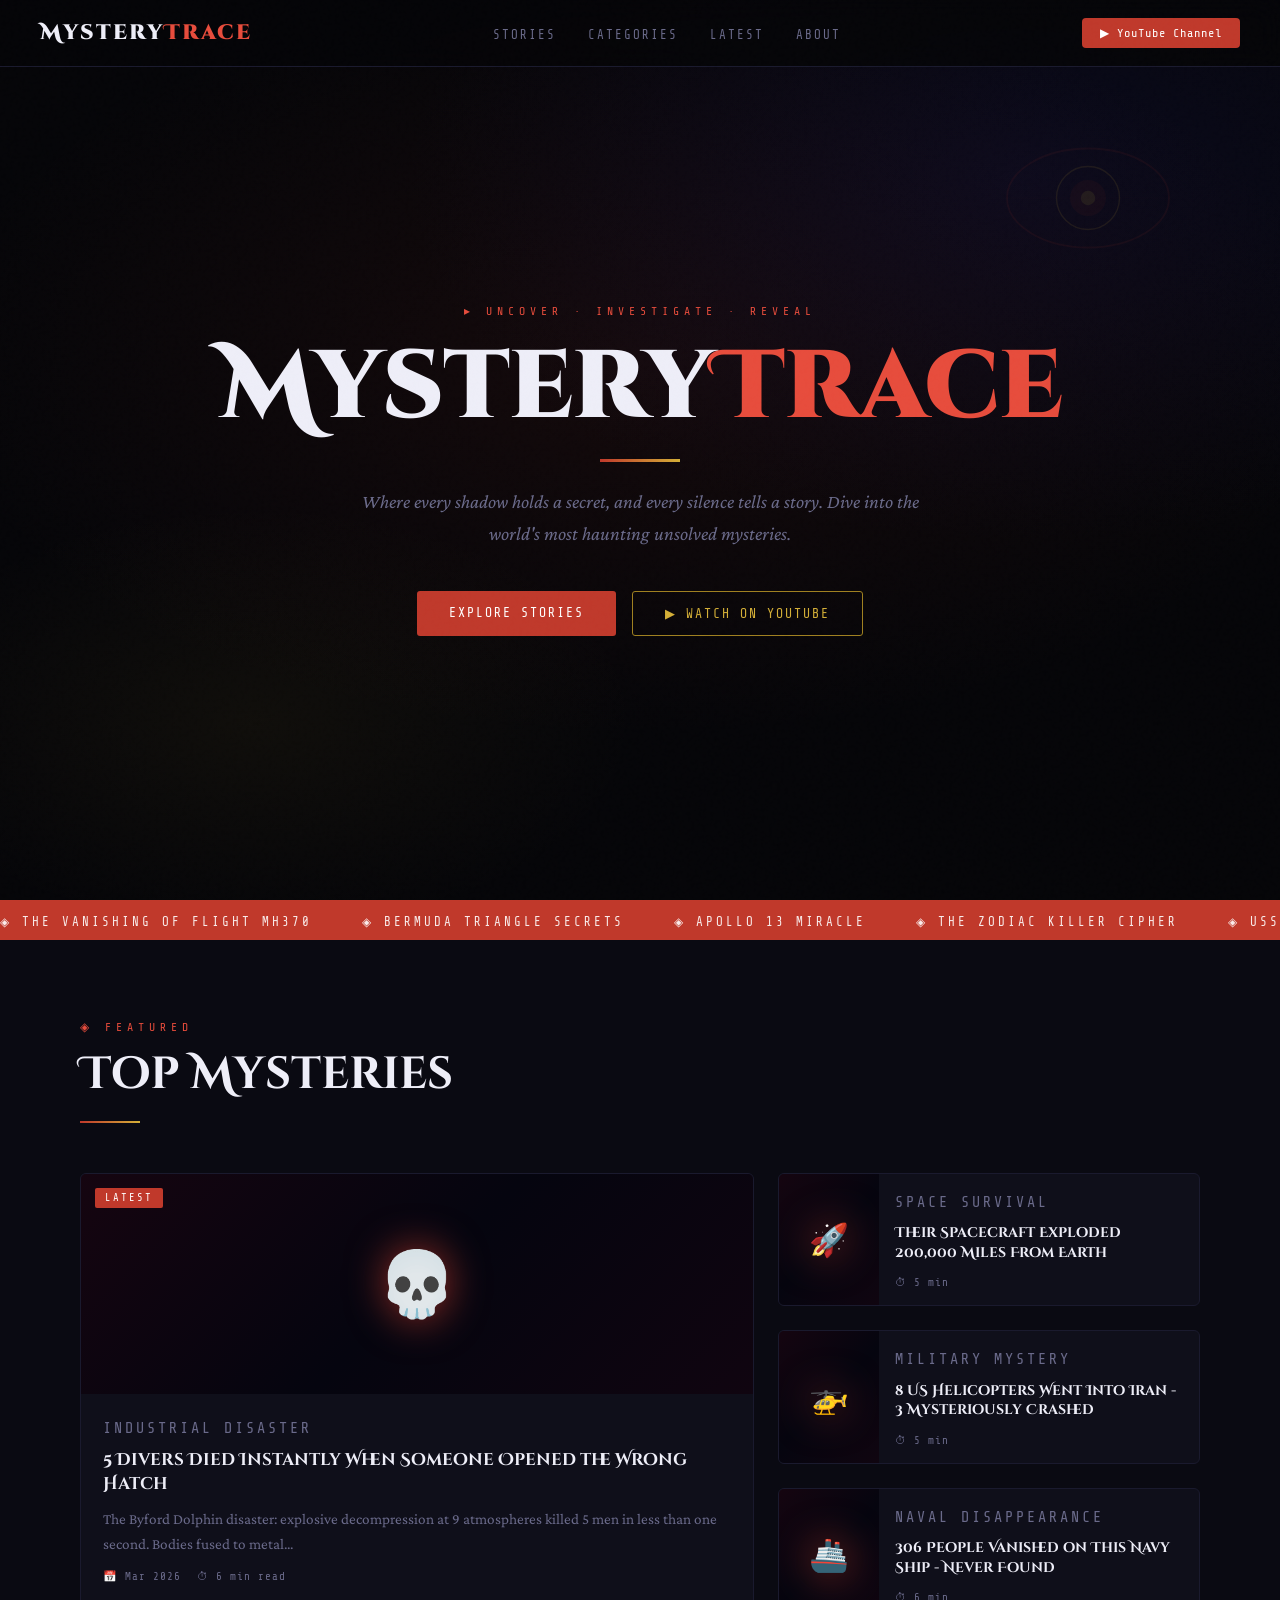
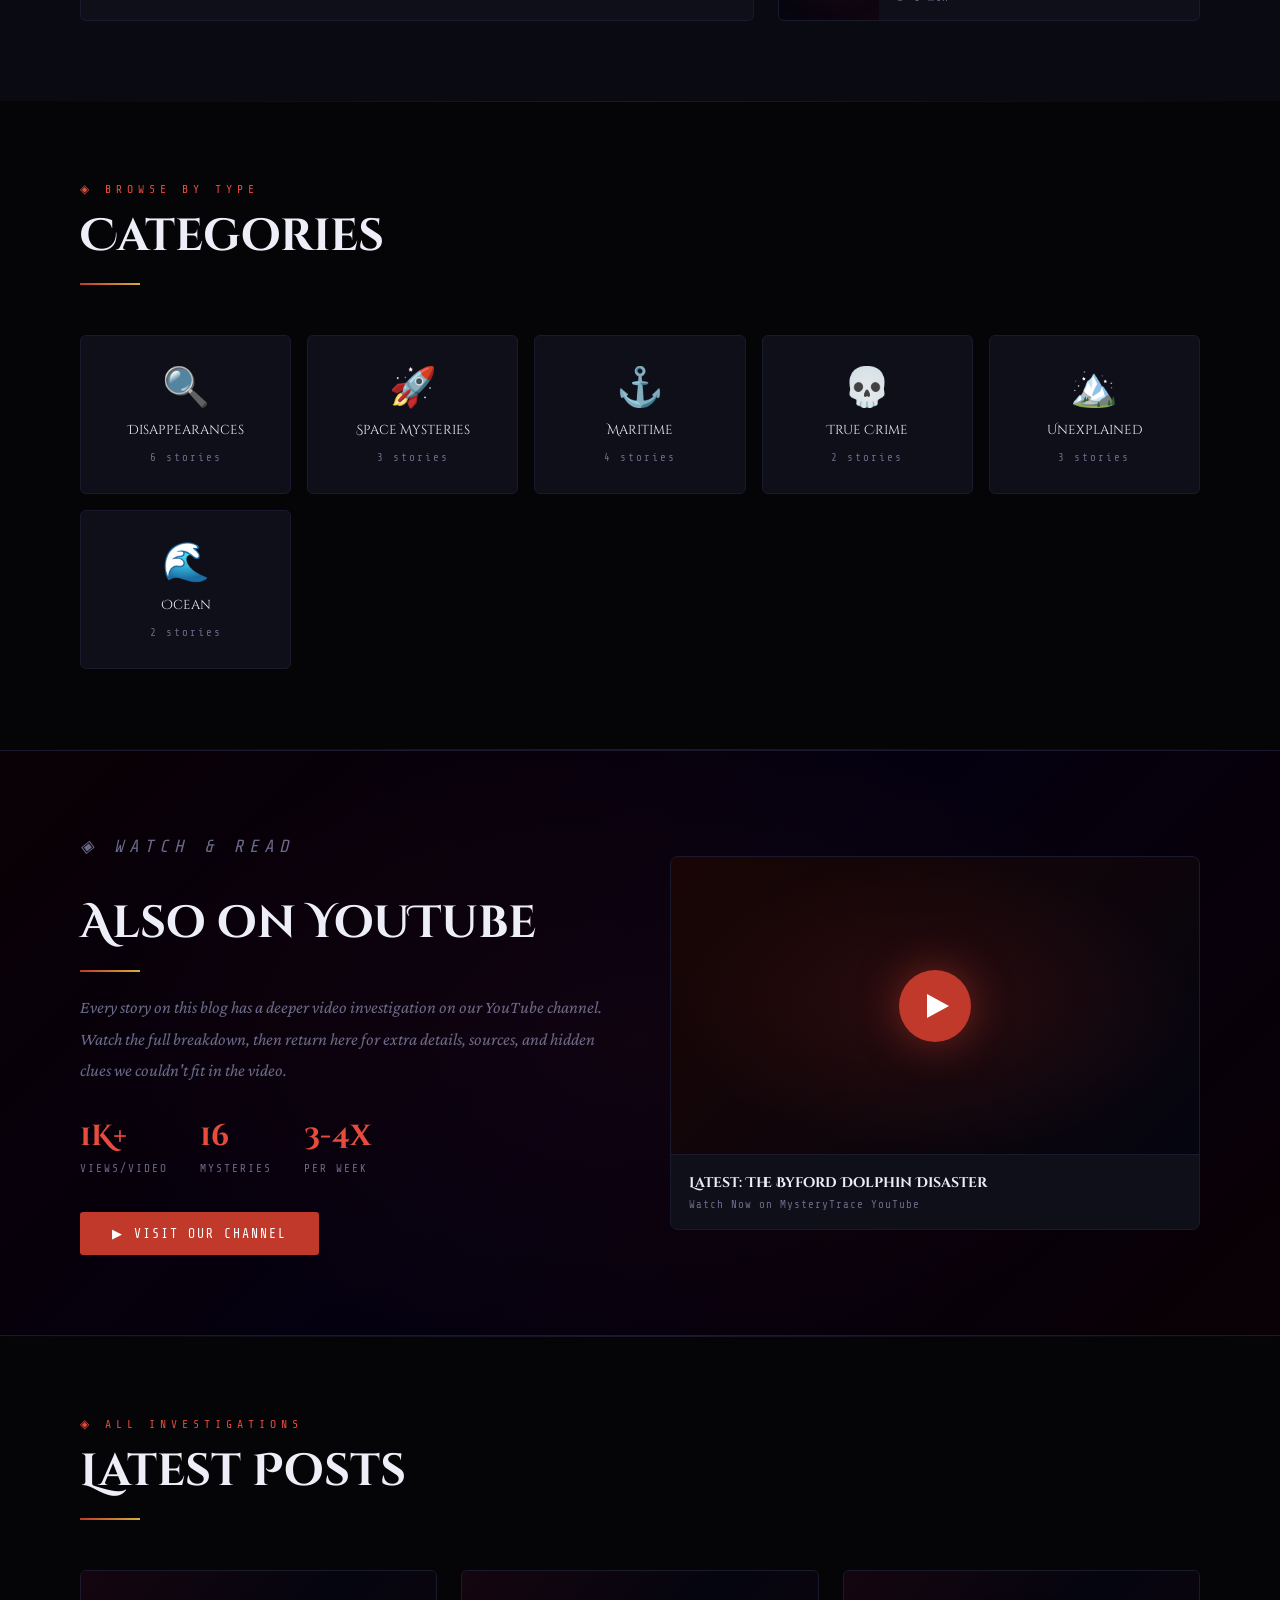
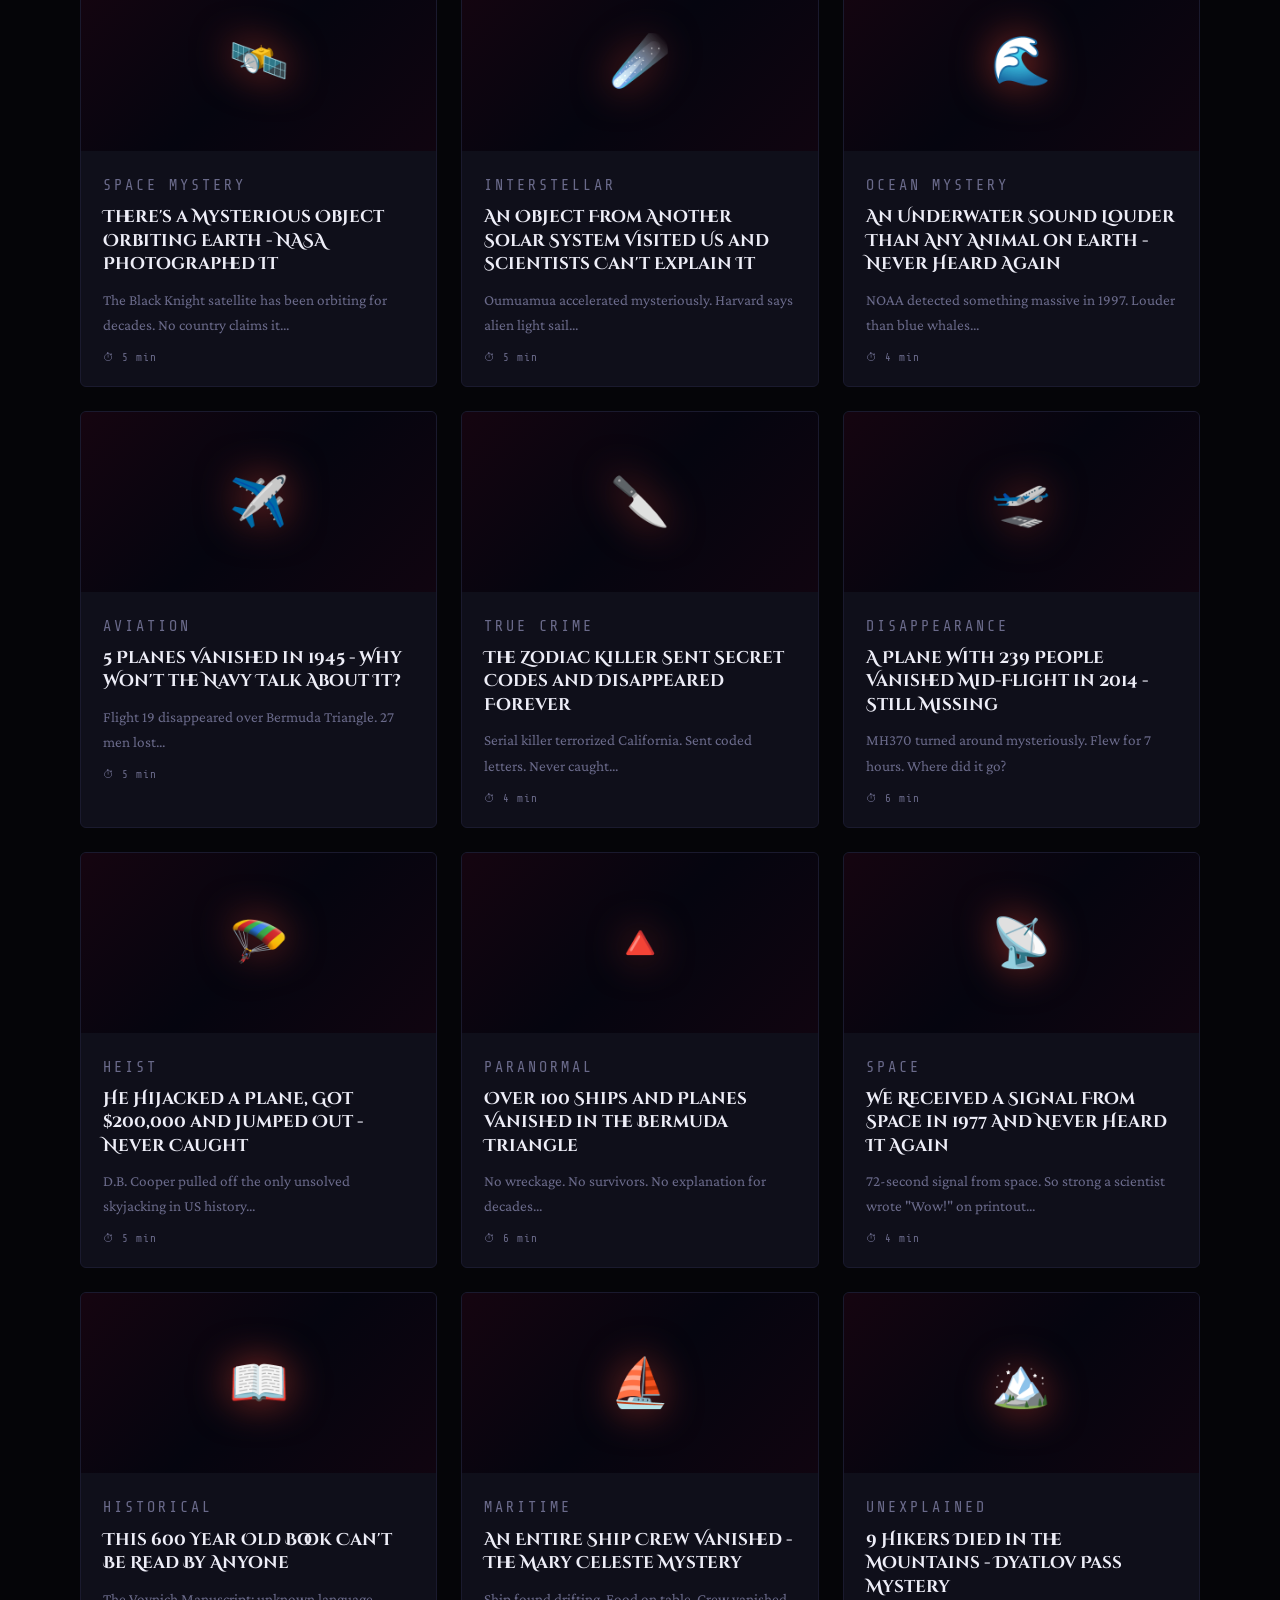
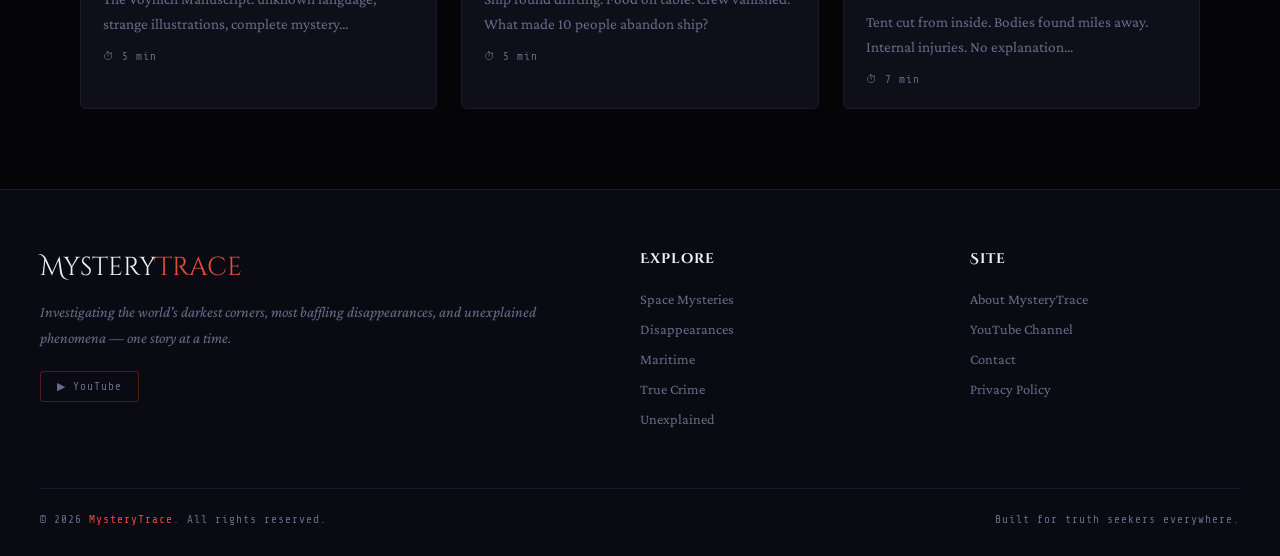
==== index.html @ 21e21a66 "Add files via upload" ====
<!DOCTYPE html>
<html lang="en">
<head>
<meta charset="UTF-8">
<meta name="viewport" content="width=device-width, initial-scale=1.0">
<title>MysteryTrace — Uncover The Unknown</title>
<meta name="description" content="Investigating the world's most haunting unsolved mysteries. Watch on YouTube and read detailed breakdowns.">
<link href="https://fonts.googleapis.com/css2?family=Cinzel+Decorative:wght@400;700;900&family=Crimson+Pro:ital,wght@0,300;0,400;0,600;1,300;1,400&family=Share+Tech+Mono&display=swap" rel="stylesheet">
<style>
  :root {
    --black: #050508;
    --deep: #0a0a12;
    --card: #0f0f1a;
    --border: #1a1a2e;
    --red: #c0392b;
    --red-glow: #e74c3c;
    --gold: #d4af37;
    --gold-dim: #a08020;
    --text: #c8c8d8;
    --muted: #6a6a8a;
    --white: #eeeef8;
  }

  * { margin: 0; padding: 0; box-sizing: border-box; }
  html { scroll-behavior: smooth; }
  body {
    background: var(--black);
    color: var(--text);
    font-family: 'Crimson Pro', serif;
    font-size: 18px;
    overflow-x: hidden;
    cursor: default;
  }

  body::before {
    content: '';
    position: fixed;
    inset: 0;
    background-image: url("data:image/svg+xml,%3Csvg viewBox='0 0 256 256' xmlns='http://www.w3.org/2000/svg'%3E%3Cfilter id='noise'%3E%3CfeTurbulence type='fractalNoise' baseFrequency='0.9' numOctaves='4' stitchTiles='stitch'/%3E%3C/filter%3E%3Crect width='100%25' height='100%25' filter='url(%23noise)' opacity='0.04'/%3E%3C/svg%3E");
    pointer-events: none;
    z-index: 1000;
    opacity: 0.4;
  }

  nav {
    position: fixed;
    top: 0; left: 0; right: 0;
    z-index: 900;
    display: flex;
    align-items: center;
    justify-content: space-between;
    padding: 18px 40px;
    background: rgba(5,5,8,0.85);
    backdrop-filter: blur(12px);
    border-bottom: 1px solid var(--border);
  }

  .nav-logo {
    font-family: 'Cinzel Decorative', serif;
    font-size: 1.3rem;
    font-weight: 900;
    letter-spacing: 2px;
    color: var(--white);
    text-decoration: none;
  }

  .nav-logo span { color: var(--red-glow); }

  .nav-links {
    display: flex;
    gap: 32px;
    list-style: none;
  }

  .nav-links a {
    color: var(--muted);
    text-decoration: none;
    font-family: 'Share Tech Mono', monospace;
    font-size: 0.78rem;
    letter-spacing: 2px;
    text-transform: uppercase;
    transition: color 0.3s;
  }

  .nav-links a:hover { color: var(--gold); }

  .nav-yt {
    display: flex;
    align-items: center;
    gap: 8px;
    background: var(--red);
    color: white;
    padding: 8px 18px;
    border-radius: 4px;
    text-decoration: none;
    font-family: 'Share Tech Mono', monospace;
    font-size: 0.75rem;
    letter-spacing: 1px;
    transition: background 0.3s, transform 0.2s;
  }

  .nav-yt:hover { background: var(--red-glow); transform: translateY(-1px); }

  .hero {
    min-height: 100vh;
    display: flex;
    flex-direction: column;
    align-items: center;
    justify-content: center;
    text-align: center;
    position: relative;
    padding: 100px 20px 60px;
    overflow: hidden;
  }

  .hero-bg {
    position: absolute;
    inset: 0;
    background:
      radial-gradient(ellipse 80% 60% at 50% 40%, rgba(192,57,43,0.08) 0%, transparent 70%),
      radial-gradient(ellipse 50% 40% at 20% 80%, rgba(212,175,55,0.05) 0%, transparent 60%),
      radial-gradient(ellipse 60% 50% at 80% 20%, rgba(10,10,30,0.9) 0%, transparent 80%);
  }

  .eye-wrap {
    position: absolute;
    top: 12%;
    right: 8%;
    width: 180px;
    height: 180px;
    opacity: 0.12;
    animation: eye-float 6s ease-in-out infinite;
  }

  @keyframes eye-float {
    0%, 100% { transform: translateY(0px) rotate(0deg); }
    50% { transform: translateY(-15px) rotate(3deg); }
  }

  .eye-wrap svg { width: 100%; height: 100%; }

  .particles {
    position: absolute;
    inset: 0;
    pointer-events: none;
  }

  .particle {
    position: absolute;
    width: 2px;
    height: 2px;
    background: var(--gold);
    border-radius: 50%;
    animation: float-up linear infinite;
    opacity: 0;
  }

  @keyframes float-up {
    0% { opacity: 0; transform: translateY(0) scale(0); }
    10% { opacity: 0.6; }
    90% { opacity: 0.2; }
    100% { opacity: 0; transform: translateY(-80vh) scale(1.5); }
  }

  .hero-tag {
    font-family: 'Share Tech Mono', monospace;
    font-size: 0.72rem;
    letter-spacing: 5px;
    color: var(--red-glow);
    text-transform: uppercase;
    margin-bottom: 20px;
    animation: fade-in 1s ease 0.2s both;
  }

  .hero h1 {
    font-family: 'Cinzel Decorative', serif;
    font-size: clamp(2.5rem, 8vw, 6rem);
    font-weight: 900;
    line-height: 1.05;
    color: var(--white);
    letter-spacing: -1px;
    animation: fade-in 1s ease 0.4s both;
    position: relative;
  }

  .hero h1 .accent { color: var(--red-glow); }

  .hero h1::after {
    content: '';
    display: block;
    width: 80px;
    height: 3px;
    background: linear-gradient(90deg, var(--red), var(--gold));
    margin: 20px auto 0;
  }

  .hero-sub {
    font-size: 1.2rem;
    font-style: italic;
    color: var(--muted);
    max-width: 560px;
    margin: 24px auto 0;
    line-height: 1.7;
    animation: fade-in 1s ease 0.6s both;
  }

  .hero-cta {
    display: flex;
    gap: 16px;
    margin-top: 40px;
    animation: fade-in 1s ease 0.8s both;
    flex-wrap: wrap;
    justify-content: center;
  }

  .btn-primary {
    background: var(--red);
    color: white;
    padding: 14px 32px;
    border: none;
    border-radius: 3px;
    font-family: 'Share Tech Mono', monospace;
    font-size: 0.82rem;
    letter-spacing: 2px;
    text-transform: uppercase;
    text-decoration: none;
    cursor: pointer;
    transition: all 0.3s;
    position: relative;
    overflow: hidden;
  }

  .btn-primary::before {
    content: '';
    position: absolute;
    inset: 0;
    background: linear-gradient(90deg, transparent, rgba(255,255,255,0.1), transparent);
    transform: translateX(-100%);
    transition: transform 0.5s;
  }

  .btn-primary:hover::before { transform: translateX(100%); }
  .btn-primary:hover { background: var(--red-glow); transform: translateY(-2px); box-shadow: 0 8px 30px rgba(231,76,60,0.4); }

  .btn-outline {
    background: transparent;
    color: var(--gold);
    padding: 14px 32px;
    border: 1px solid var(--gold-dim);
    border-radius: 3px;
    font-family: 'Share Tech Mono', monospace;
    font-size: 0.82rem;
    letter-spacing: 2px;
    text-transform: uppercase;
    text-decoration: none;
    transition: all 0.3s;
  }

  .btn-outline:hover { background: rgba(212,175,55,0.08); border-color: var(--gold); transform: translateY(-2px); }

  @keyframes fade-in {
    from { opacity: 0; transform: translateY(20px); }
    to { opacity: 1; transform: translateY(0); }
  }

  .ticker {
    background: var(--red);
    padding: 10px 0;
    overflow: hidden;
    white-space: nowrap;
  }

  .ticker-inner {
    display: inline-block;
    animation: ticker 30s linear infinite;
    font-family: 'Share Tech Mono', monospace;
    font-size: 0.78rem;
    letter-spacing: 3px;
    color: rgba(255,255,255,0.9);
  }

  @keyframes ticker {
    from { transform: translateX(0); }
    to { transform: translateX(-50%); }
  }

  section { padding: 80px 40px; max-width: 1200px; margin: 0 auto; }

  .section-label {
    font-family: 'Share Tech Mono', monospace;
    font-size: 0.72rem;
    letter-spacing: 5px;
    color: var(--red-glow);
    text-transform: uppercase;
    margin-bottom: 10px;
  }

  .section-title {
    font-family: 'Cinzel Decorative', serif;
    font-size: clamp(1.6rem, 4vw, 2.8rem);
    color: var(--white);
    margin-bottom: 50px;
    position: relative;
    padding-bottom: 18px;
  }

  .section-title::after {
    content: '';
    position: absolute;
    bottom: 0; left: 0;
    width: 60px; height: 2px;
    background: linear-gradient(90deg, var(--red), var(--gold));
  }

  .featured {
    background: var(--deep);
    max-width: 100%;
    padding: 80px 0;
  }

  .featured-inner {
    max-width: 1200px;
    margin: 0 auto;
    padding: 0 40px;
  }

  .featured-grid {
    display: grid;
    grid-template-columns: 1.6fr 1fr;
    gap: 24px;
  }

  .card {
    background: var(--card);
    border: 1px solid var(--border);
    border-radius: 6px;
    overflow: hidden;
    position: relative;
    transition: transform 0.3s, border-color 0.3s, box-shadow 0.3s;
    text-decoration: none;
    color: inherit;
    display: block;
    cursor: pointer;
  }

  .card:hover {
    transform: translateY(-4px);
    border-color: var(--red);
    box-shadow: 0 12px 40px rgba(192,57,43,0.2);
  }

  .card-img {
    width: 100%;
    height: 220px;
    object-fit: cover;
    display: block;
    background: linear-gradient(135deg, #1a0a0a, #0a0a1a, #1a1a0a);
    position: relative;
    overflow: hidden;
  }

  .card-img-placeholder {
    width: 100%;
    height: 220px;
    display: flex;
    align-items: center;
    justify-content: center;
    font-size: 4rem;
    position: relative;
    overflow: hidden;
  }

  .card-img-placeholder::before {
    content: '';
    position: absolute;
    inset: 0;
    background: linear-gradient(135deg, #150510, #05050f, #100510);
  }

  .card-img-placeholder span { position: relative; z-index: 1; filter: drop-shadow(0 0 20px rgba(192,57,43,0.8)); }

  .card-badge {
    position: absolute;
    top: 14px; left: 14px;
    background: var(--red);
    color: white;
    font-family: 'Share Tech Mono', monospace;
    font-size: 0.65rem;
    letter-spacing: 2px;
    padding: 4px 10px;
    border-radius: 2px;
    text-transform: uppercase;
    z-index: 2;
  }

  .card-body {
    padding: 22px;
  }

  .card-cat {
    font-family: 'Share Tech Mono', monospace;
    font-size: 0.68rem;
    letter-spacing: 3px;
    color: var(--gold);
    text-transform: uppercase;
    margin-bottom: 8px;
  }

  .card h3 {
    font-family: 'Cinzel Decorative', serif;
    font-size: 1.05rem;
    color: var(--white);
    line-height: 1.4;
    margin-bottom: 10px;
  }

  .card p {
    font-size: 0.95rem;
    color: var(--muted);
    line-height: 1.65;
  }

  .card-meta {
    display: flex;
    gap: 16px;
    margin-top: 14px;
    font-family: 'Share Tech Mono', monospace;
    font-size: 0.68rem;
    color: var(--muted);
    letter-spacing: 1px;
  }

  .side-cards {
    display: flex;
    flex-direction: column;
    gap: 24px;
  }

  .side-cards .card {
    display: flex;
    flex-direction: row;
    height: auto;
  }

  .side-cards .card-img-placeholder {
    width: 100px;
    min-width: 100px;
    height: auto;
    font-size: 2rem;
  }

  .side-cards .card-body {
    padding: 16px;
  }

  .side-cards .card h3 {
    font-size: 0.88rem;
  }

  .categories-grid {
    display: grid;
    grid-template-columns: repeat(auto-fit, minmax(180px, 1fr));
    gap: 16px;
  }

  .cat-card {
    background: var(--card);
    border: 1px solid var(--border);
    border-radius: 6px;
    padding: 28px 20px;
    text-align: center;
    text-decoration: none;
    color: inherit;
    transition: all 0.3s;
    position: relative;
    overflow: hidden;
  }

  .cat-card::before {
    content: '';
    position: absolute;
    bottom: 0; left: 0; right: 0;
    height: 2px;
    background: linear-gradient(90deg, var(--red), var(--gold));
    transform: scaleX(0);
    transition: transform 0.3s;
  }

  .cat-card:hover { transform: translateY(-3px); border-color: var(--border); box-shadow: 0 8px 30px rgba(0,0,0,0.4); }
  .cat-card:hover::before { transform: scaleX(1); }

  .cat-icon { font-size: 2.4rem; margin-bottom: 12px; display: block; }
  .cat-name {
    font-family: 'Cinzel Decorative', serif;
    font-size: 0.8rem;
    color: var(--white);
    display: block;
    margin-bottom: 6px;
  }
  .cat-count {
    font-family: 'Share Tech Mono', monospace;
    font-size: 0.68rem;
    color: var(--muted);
    letter-spacing: 2px;
  }

  .yt-section {
    background: linear-gradient(135deg, #0a0005, #050010, #0a0005);
    max-width: 100%;
    padding: 80px 0;
    border-top: 1px solid var(--border);
    border-bottom: 1px solid var(--border);
    position: relative;
    overflow: hidden;
  }

  .yt-section::before {
    content: '';
    position: absolute;
    inset: 0;
    background: radial-gradient(ellipse 60% 80% at 50% 50%, rgba(192,57,43,0.06) 0%, transparent 70%);
  }

  .yt-inner {
    max-width: 1200px;
    margin: 0 auto;
    padding: 0 40px;
    display: grid;
    grid-template-columns: 1fr 1fr;
    gap: 60px;
    align-items: center;
  }

  .yt-text .section-title { margin-bottom: 20px; }

  .yt-text p {
    color: var(--muted);
    line-height: 1.8;
    font-style: italic;
    margin-bottom: 30px;
    font-size: 1.1rem;
  }

  .yt-stats {
    display: flex;
    gap: 32px;
    margin-bottom: 36px;
  }

  .yt-stat strong {
    display: block;
    font-family: 'Cinzel Decorative', serif;
    font-size: 1.8rem;
    color: var(--red-glow);
  }

  .yt-stat span {
    font-family: 'Share Tech Mono', monospace;
    font-size: 0.7rem;
    color: var(--muted);
    letter-spacing: 2px;
    text-transform: uppercase;
  }

  .yt-preview {
    background: #0f0f1a;
    border: 1px solid var(--border);
    border-radius: 8px;
    overflow: hidden;
    position: relative;
  }

  .yt-thumb {
    width: 100%;
    aspect-ratio: 16/9;
    background: linear-gradient(135deg, #1a0505, #050510);
    display: flex;
    align-items: center;
    justify-content: center;
    position: relative;
    overflow: hidden;
  }

  .yt-thumb::before {
    content: '';
    position: absolute;
    inset: 0;
    background: radial-gradient(ellipse at center, rgba(192,57,43,0.15) 0%, transparent 70%);
  }

  .yt-play {
    width: 72px;
    height: 72px;
    background: var(--red);
    border-radius: 50%;
    display: flex;
    align-items: center;
    justify-content: center;
    position: relative;
    z-index: 1;
    cursor: pointer;
    transition: all 0.3s;
    box-shadow: 0 0 40px rgba(192,57,43,0.5);
  }

  .yt-play:hover { transform: scale(1.1); background: var(--red-glow); box-shadow: 0 0 60px rgba(231,76,60,0.7); }

  .yt-play::after {
    content: '';
    width: 0;
    height: 0;
    border-style: solid;
    border-width: 12px 0 12px 22px;
    border-color: transparent transparent transparent white;
    margin-left: 5px;
  }

  .yt-info {
    padding: 18px;
    border-top: 1px solid var(--border);
  }

  .yt-info h4 {
    font-family: 'Cinzel Decorative', serif;
    font-size: 0.88rem;
    color: var(--white);
    margin-bottom: 6px;
  }

  .yt-info p {
    font-family: 'Share Tech Mono', monospace;
    font-size: 0.68rem;
    color: var(--muted);
    letter-spacing: 1px;
  }

  .posts-grid {
    display: grid;
    grid-template-columns: repeat(auto-fill, minmax(320px, 1fr));
    gap: 24px;
  }

  .posts-grid .card-img-placeholder {
    height: 180px;
    font-size: 3rem;
  }

  .btn-full {
    background: var(--red);
    color: white;
    padding: 14px 40px;
    border: none;
    border-radius: 3px;
    font-family: 'Share Tech Mono', monospace;
    font-size: 0.8rem;
    letter-spacing: 2px;
    text-transform: uppercase;
    text-decoration: none;
    display: inline-block;
    transition: all 0.3s;
    margin-top: 40px;
  }

  .btn-full:hover { background: var(--red-glow); transform: translateY(-2px); box-shadow: 0 8px 30px rgba(231,76,60,0.4); }

  .center { text-align: center; }

  .divider {
    border: none;
    height: 1px;
    background: linear-gradient(90deg, transparent, var(--border), transparent);
    margin: 0;
  }

  footer {
    background: var(--deep);
    border-top: 1px solid var(--border);
    padding: 60px 40px 30px;
  }

  .footer-inner {
    max-width: 1200px;
    margin: 0 auto;
  }

  .footer-top {
    display: grid;
    grid-template-columns: 2fr 1fr 1fr;
    gap: 60px;
    margin-bottom: 50px;
  }

  .footer-brand-name {
    font-family: 'Cinzel Decorative', serif;
    font-size: 1.6rem;
    color: var(--white);
    margin-bottom: 14px;
  }

  .footer-brand-name span { color: var(--red-glow); }

  .footer-desc {
    color: var(--muted);
    line-height: 1.7;
    font-style: italic;
    margin-bottom: 20px;
    font-size: 0.95rem;
  }

  .footer-social {
    display: flex;
    gap: 12px;
  }

  .social-btn {
    display: flex;
    align-items: center;
    gap: 8px;
    padding: 8px 16px;
    border: 1px solid var(--border);
    border-radius: 3px;
    color: var(--muted);
    text-decoration: none;
    font-family: 'Share Tech Mono', monospace;
    font-size: 0.7rem;
    letter-spacing: 1px;
    transition: all 0.3s;
  }

  .social-btn.yt { border-color: rgba(192,57,43,0.4); }
  .social-btn.yt:hover { background: rgba(192,57,43,0.1); border-color: var(--red); color: var(--red-glow); }

  .footer-col h5 {
    font-family: 'Cinzel Decorative', serif;
    font-size: 0.85rem;
    color: var(--white);
    margin-bottom: 20px;
    letter-spacing: 1px;
  }

  .footer-links { list-style: none; }
  .footer-links li { margin-bottom: 10px; }
  .footer-links a {
    color: var(--muted);
    text-decoration: none;
    font-size: 0.9rem;
    transition: color 0.3s;
  }
  .footer-links a:hover { color: var(--gold); }

  .footer-bottom {
    border-top: 1px solid var(--border);
    padding-top: 24px;
    display: flex;
    justify-content: space-between;
    align-items: center;
    flex-wrap: wrap;
    gap: 12px;
  }

  .footer-copy {
    font-family: 'Share Tech Mono', monospace;
    font-size: 0.7rem;
    color: var(--muted);
    letter-spacing: 1px;
  }

  .footer-copy span { color: var(--red-glow); }

  .scroll-top {
    position: fixed;
    bottom: 30px; right: 30px;
    width: 44px; height: 44px;
    background: var(--red);
    border: none;
    border-radius: 4px;
    cursor: pointer;
    display: flex;
    align-items: center;
    justify-content: center;
    z-index: 800;
    opacity: 0;
    transition: all 0.3s;
    color: white;
    font-size: 1.2rem;
  }

  .scroll-top.visible { opacity: 1; }
  .scroll-top:hover { background: var(--red-glow); transform: translateY(-3px); }

  @media (max-width: 768px) {
    nav { padding: 14px 20px; }
    .nav-links { display: none; }
    section { padding: 60px 20px; }
    .featured-grid { grid-template-columns: 1fr; }
    .yt-inner { grid-template-columns: 1fr; gap: 40px; }
    .footer-top { grid-template-columns: 1fr; gap: 36px; }
    .side-cards .card { flex-direction: column; }
    .side-cards .card-img-placeholder { width: 100%; height: 100px; }
  }
</style>
</head>
<body>

<nav>
  <a href="/" class="nav-logo">Mystery<span>Trace</span></a>
  <ul class="nav-links">
    <li><a href="#stories">Stories</a></li>
    <li><a href="#categories">Categories</a></li>
    <li><a href="#latest">Latest</a></li>
    <li><a href="#about">About</a></li>
  </ul>
  <a href="https://www.youtube.com/@MysteryTrace" target="_blank" class="nav-yt">
    ▶ YouTube Channel
  </a>
</nav>

<section class="hero" style="max-width:100%; padding-left:20px; padding-right:20px;">
  <div class="hero-bg"></div>
  <div class="eye-wrap">
    <svg viewBox="0 0 200 200" fill="none" xmlns="http://www.w3.org/2000/svg">
      <ellipse cx="100" cy="100" rx="90" ry="55" stroke="#c0392b" stroke-width="2" opacity="0.6"/>
      <circle cx="100" cy="100" r="35" fill="none" stroke="#d4af37" stroke-width="1.5" opacity="0.8"/>
      <circle cx="100" cy="100" r="20" fill="#c0392b" opacity="0.4"/>
      <circle cx="100" cy="100" r="8" fill="#d4af37" opacity="0.9"/>
      <line x1="10" y1="100" x2="190" y2="100" stroke="#c0392b" stroke-width="0.5" opacity="0.3"/>
    </svg>
  </div>
  <div class="particles" id="particles"></div>
  <p class="hero-tag">▸ Uncover · Investigate · Reveal</p>
  <h1>Mystery<span class="accent">Trace</span></h1>
  <p class="hero-sub">Where every shadow holds a secret, and every silence tells a story. Dive into the world's most haunting unsolved mysteries.</p>
  <div class="hero-cta">
    <a href="#stories" class="btn-primary">Explore Stories</a>
    <a href="https://www.youtube.com/@MysteryTrace" target="_blank" class="btn-outline">▶ Watch on YouTube</a>
  </div>
</section>

<div class="ticker">
  <div class="ticker-inner">
    ◈ THE VANISHING OF FLIGHT MH370 &nbsp;&nbsp;&nbsp; ◈ BERMUDA TRIANGLE SECRETS &nbsp;&nbsp;&nbsp; ◈ APOLLO 13 MIRACLE &nbsp;&nbsp;&nbsp; ◈ THE ZODIAC KILLER CIPHER &nbsp;&nbsp;&nbsp; ◈ USS CYCLOPS MYSTERY &nbsp;&nbsp;&nbsp; ◈ THE DYATLOV PASS INCIDENT &nbsp;&nbsp;&nbsp; ◈ THE BLOOP SOUND &nbsp;&nbsp;&nbsp; ◈ FLIGHT 19 VANISHED &nbsp;&nbsp;&nbsp; ◈ THE VOYNICH MANUSCRIPT &nbsp;&nbsp;&nbsp; ◈ THE VANISHING OF FLIGHT MH370 &nbsp;&nbsp;&nbsp; ◈ BERMUDA TRIANGLE SECRETS &nbsp;&nbsp;&nbsp; ◈ APOLLO 13 MIRACLE &nbsp;&nbsp;&nbsp; ◈ THE ZODIAC KILLER CIPHER &nbsp;&nbsp;&nbsp; ◈ USS CYCLOPS MYSTERY &nbsp;&nbsp;&nbsp; ◈ THE DYATLOV PASS INCIDENT &nbsp;&nbsp;&nbsp; ◈ THE BLOOP SOUND &nbsp;&nbsp;&nbsp; ◈ FLIGHT 19 VANISHED &nbsp;&nbsp;&nbsp; ◈ THE VOYNICH MANUSCRIPT &nbsp;&nbsp;&nbsp;
  </div>
</div>

<div class="featured" id="stories">
  <div class="featured-inner">
    <p class="section-label">◈ Featured</p>
    <h2 class="section-title">Top Mysteries</h2>
    <div class="featured-grid">
      
      <div class="card" data-post-url="byford-dolphin.html">
        <div class="card-img-placeholder"><span>💀</span></div>
        <div class="card-badge">Latest</div>
        <div class="card-body">
          <p class="card-cat">Industrial Disaster</p>
          <h3>5 Divers Died Instantly When Someone Opened the Wrong Hatch</h3>
          <p>The Byford Dolphin disaster: explosive decompression at 9 atmospheres killed 5 men in less than one second. Bodies fused to metal...</p>
          <div class="card-meta">
            <span>📅 Mar 2026</span>
            <span>⏱ 6 min read</span>
          </div>
        </div>
      </div>

      <div class="side-cards">
        <div class="card" data-post-url="apollo-13.html">
          <div class="card-img-placeholder"><span>🚀</span></div>
          <div class="card-body">
            <p class="card-cat">Space Survival</p>
            <h3>Their Spacecraft Exploded 200,000 Miles From Earth</h3>
            <div class="card-meta"><span>⏱ 5 min</span></div>
          </div>
        </div>
        <div class="card" data-post-url="iran-helicopters.html">
          <div class="card-img-placeholder"><span>🚁</span></div>
          <div class="card-body">
            <p class="card-cat">Military Mystery</p>
            <h3>8 US Helicopters Went Into Iran - 3 Mysteriously Crashed</h3>
            <div class="card-meta"><span>⏱ 5 min</span></div>
          </div>
        </div>
        <div class="card" data-post-url="uss-cyclops.html">
          <div class="card-img-placeholder"><span>🚢</span></div>
          <div class="card-body">
            <p class="card-cat">Naval Disappearance</p>
            <h3>306 People Vanished on This Navy Ship - Never Found</h3>
            <div class="card-meta"><span>⏱ 6 min</span></div>
          </div>
        </div>
      </div>
    </div>
  </div>
</div>

<hr class="divider">

<section id="categories">
  <p class="section-label">◈ Browse By Type</p>
  <h2 class="section-title">Categories</h2>
  <div class="categories-grid">
    <a href="#" class="cat-card">
      <span class="cat-icon">🔍</span>
      <span class="cat-name">Disappearances</span>
      <span class="cat-count">6 stories</span>
    </a>
    <a href="#" class="cat-card">
      <span class="cat-icon">🚀</span>
      <span class="cat-name">Space Mysteries</span>
      <span class="cat-count">3 stories</span>
    </a>
    <a href="#" class="cat-card">
      <span class="cat-icon">⚓</span>
      <span class="cat-name">Maritime</span>
      <span class="cat-count">4 stories</span>
    </a>
    <a href="#" class="cat-card">
      <span class="cat-icon">💀</span>
      <span class="cat-name">True Crime</span>
      <span class="cat-count">2 stories</span>
    </a>
    <a href="#" class="cat-card">
      <span class="cat-icon">🏔️</span>
      <span class="cat-name">Unexplained</span>
      <span class="cat-count">3 stories</span>
    </a>
    <a href="#" class="cat-card">
      <span class="cat-icon">🌊</span>
      <span class="cat-name">Ocean</span>
      <span class="cat-count">2 stories</span>
    </a>
  </div>
</section>

<hr class="divider">

<div class="yt-section" id="about">
  <div class="yt-inner">
    <div class="yt-text">
      <p class="section-label">◈ Watch & Read</p>
      <h2 class="section-title">Also on YouTube</h2>
      <p>Every story on this blog has a deeper video investigation on our YouTube channel. Watch the full breakdown, then return here for extra details, sources, and hidden clues we couldn't fit in the video.</p>
      <div class="yt-stats">
        <div class="yt-stat">
          <strong>1K+</strong>
          <span>Views/Video</span>
        </div>
        <div class="yt-stat">
          <strong>16</strong>
          <span>Mysteries</span>
        </div>
        <div class="yt-stat">
          <strong>3-4x</strong>
          <span>Per Week</span>
        </div>
      </div>
      <a href="https://www.youtube.com/@MysteryTrace" target="_blank" class="btn-primary" style="display:inline-flex; align-items:center; gap:10px;">
        <span>▶</span> Visit Our Channel
      </a>
    </div>
    <div class="yt-preview">
      <div class="yt-thumb">
        <a href="https://www.youtube.com/@MysteryTrace" target="_blank">
          <div class="yt-play"></div>
        </a>
      </div>
      <div class="yt-info">
        <h4>Latest: The Byford Dolphin Disaster</h4>
        <p>Watch Now on MysteryTrace YouTube</p>
      </div>
    </div>
  </div>
</div>

<hr class="divider">

<section id="latest">
  <p class="section-label">◈ All Investigations</p>
  <h2 class="section-title">Latest Posts</h2>
  <div class="posts-grid">

    <div class="card" data-post-url="black-knight-satellite.html">
      <div class="card-img-placeholder"><span>🛰️</span></div>
      <div class="card-body">
        <p class="card-cat">Space Mystery</p>
        <h3>There's a Mysterious Object Orbiting Earth - NASA Photographed It</h3>
        <p>The Black Knight satellite has been orbiting for decades. No country claims it...</p>
        <div class="card-meta"><span>⏱ 5 min</span></div>
      </div>
    </div>

    <div class="card" data-post-url="oumuamua.html">
      <div class="card-img-placeholder"><span>☄️</span></div>
      <div class="card-body">
        <p class="card-cat">Interstellar</p>
        <h3>An Object From Another Solar System Visited Us and Scientists Can't Explain It</h3>
        <p>Oumuamua accelerated mysteriously. Harvard says alien light sail...</p>
        <div class="card-meta"><span>⏱ 5 min</span></div>
      </div>
    </div>

    <div class="card" data-post-url="the-bloop.html">
      <div class="card-img-placeholder"><span>🌊</span></div>
      <div class="card-body">
        <p class="card-cat">Ocean Mystery</p>
        <h3>An Underwater Sound Louder Than Any Animal on Earth - Never Heard Again</h3>
        <p>NOAA detected something massive in 1997. Louder than blue whales...</p>
        <div class="card-meta"><span>⏱ 4 min</span></div>
      </div>
    </div>

    <div class="card" data-post-url="flight-19.html">
      <div class="card-img-placeholder"><span>✈️</span></div>
      <div class="card-body">
        <p class="card-cat">Aviation</p>
        <h3>5 Planes Vanished in 1945 - Why Won't the Navy Talk About It?</h3>
        <p>Flight 19 disappeared over Bermuda Triangle. 27 men lost...</p>
        <div class="card-meta"><span>⏱ 5 min</span></div>
      </div>
    </div>

    <div class="card" data-post-url="zodiac-killer.html">
      <div class="card-img-placeholder"><span>🔪</span></div>
      <div class="card-body">
        <p class="card-cat">True Crime</p>
        <h3>The Zodiac Killer Sent Secret Codes and Disappeared Forever</h3>
        <p>Serial killer terrorized California. Sent coded letters. Never caught...</p>
        <div class="card-meta"><span>⏱ 4 min</span></div>
      </div>
    </div>

    <div class="card" data-post-url="mh370.html">
      <div class="card-img-placeholder"><span>🛫</span></div>
      <div class="card-body">
        <p class="card-cat">Disappearance</p>
        <h3>A Plane With 239 People Vanished Mid-Flight in 2014 - Still Missing</h3>
        <p>MH370 turned around mysteriously. Flew for 7 hours. Where did it go?</p>
        <div class="card-meta"><span>⏱ 6 min</span></div>
      </div>
    </div>

    <div class="card" data-post-url="db-cooper.html">
      <div class="card-img-placeholder"><span>🪂</span></div>
      <div class="card-body">
        <p class="card-cat">Heist</p>
        <h3>He Hijacked a Plane, Got $200,000 and Jumped Out - Never Caught</h3>
        <p>D.B. Cooper pulled off the only unsolved skyjacking in US history...</p>
        <div class="card-meta"><span>⏱ 5 min</span></div>
      </div>
    </div>

    <div class="card" data-post-url="bermuda-triangle.html">
      <div class="card-img-placeholder"><span>🔺</span></div>
      <div class="card-body">
        <p class="card-cat">Paranormal</p>
        <h3>Over 100 Ships and Planes Vanished in the Bermuda Triangle</h3>
        <p>No wreckage. No survivors. No explanation for decades...</p>
        <div class="card-meta"><span>⏱ 6 min</span></div>
      </div>
    </div>

    <div class="card" data-post-url="wow-signal.html">
      <div class="card-img-placeholder"><span>📡</span></div>
      <div class="card-body">
        <p class="card-cat">Space</p>
        <h3>We Received a Signal From Space in 1977 And Never Heard It Again</h3>
        <p>72-second signal from space. So strong a scientist wrote "Wow!" on printout...</p>
        <div class="card-meta"><span>⏱ 4 min</span></div>
      </div>
    </div>

    <div class="card" data-post-url="voynich-manuscript.html">
      <div class="card-img-placeholder"><span>📖</span></div>
      <div class="card-body">
        <p class="card-cat">Historical</p>
        <h3>This 600 Year Old Book Can't Be Read By Anyone</h3>
        <p>The Voynich Manuscript: unknown language, strange illustrations, complete mystery...</p>
        <div class="card-meta"><span>⏱ 5 min</span></div>
      </div>
    </div>

    <div class="card" data-post-url="mary-celeste.html">
      <div class="card-img-placeholder"><span>⛵</span></div>
      <div class="card-body">
        <p class="card-cat">Maritime</p>
        <h3>An Entire Ship Crew Vanished - The Mary Celeste Mystery</h3>
        <p>Ship found drifting. Food on table. Crew vanished. What made 10 people abandon ship?</p>
        <div class="card-meta"><span>⏱ 5 min</span></div>
      </div>
    </div>

    <div class="card" data-post-url="dyatlov-pass.html">
      <div class="card-img-placeholder"><span>🏔️</span></div>
      <div class="card-body">
        <p class="card-cat">Unexplained</p>
        <h3>9 Hikers Died in the Mountains - Dyatlov Pass Mystery</h3>
        <p>Tent cut from inside. Bodies found miles away. Internal injuries. No explanation...</p>
        <div class="card-meta"><span>⏱ 7 min</span></div>
      </div>
    </div>

  </div>
</section>

<footer>
  <div class="footer-inner">
    <div class="footer-top">
      <div>
        <div class="footer-brand-name">Mystery<span>Trace</span></div>
        <p class="footer-desc">Investigating the world's darkest corners, most baffling disappearances, and unexplained phenomena — one story at a time.</p>
        <div class="footer-social">
          <a href="https://www.youtube.com/@MysteryTrace" target="_blank" class="social-btn yt">
            ▶ YouTube
          </a>
        </div>
      </div>
      <div class="footer-col">
        <h5>Explore</h5>
        <ul class="footer-links">
          <li><a href="#">Space Mysteries</a></li>
          <li><a href="#">Disappearances</a></li>
          <li><a href="#">Maritime</a></li>
          <li><a href="#">True Crime</a></li>
          <li><a href="#">Unexplained</a></li>
        </ul>
      </div>
      <div class="footer-col">
        <h5>Site</h5>
        <ul class="footer-links">
          <li><a href="#">About MysteryTrace</a></li>
          <li><a href="https://www.youtube.com/@MysteryTrace" target="_blank">YouTube Channel</a></li>
          <li><a href="#">Contact</a></li>
          <li><a href="#">Privacy Policy</a></li>
        </ul>
      </div>
    </div>
    <div class="footer-bottom">
      <p class="footer-copy">© 2026 <span>MysteryTrace</span>. All rights reserved.</p>
      <p class="footer-copy">Built for truth seekers everywhere.</p>
    </div>
  </div>
</footer>

<button class="scroll-top" id="scrollTop" onclick="window.scrollTo({top:0,behavior:'smooth'})">↑</button>

<script>
  // Monetag links rotation
  const monetagLinks = [
    'https://omg10.com/4/10688644',
    'https://omg10.com/4/10688643',
    'https://omg10.com/4/10688642',
    'https://omg10.com/4/10688641'
  ];
  
  let monetagIndex = 0;
  function getMonetag() {
    const link = monetagLinks[monetagIndex];
    monetagIndex = (monetagIndex + 1) % monetagLinks.length;
    return link;
  }

  // Cookie helper
  function setCookie(name, value, days) {
    const d = new Date();
    d.setTime(d.getTime() + (days*24*60*60*1000));
    document.cookie = name + "=" + value + ";expires=" + d.toUTCString() + ";path=/";
  }
  
  function getCookie(name) {
    const nameEQ = name + "=";
    const ca = document.cookie.split(';');
    for(let i=0; i < ca.length; i++) {
      let c = ca[i];
      while (c.charAt(0)==' ') c = c.substring(1,c.length);
      if (c.indexOf(nameEQ) == 0) return c.substring(nameEQ.length,c.length);
    }
    return null;
  }

  // Blog post card click handler with Monetag redirect
  document.querySelectorAll('.card[data-post-url]').forEach(card => {
    card.addEventListener('click', function(e) {
      e.preventDefault();
      const postUrl = this.getAttribute('data-post-url');
      const visited = getCookie('mt_visited');
      
      if (!visited) {
        // First time - redirect to Monetag then to post
        setCookie('mt_visited', '1', 1); // 1 day cookie
        window.open(getMonetag(), '_blank');
        setTimeout(() => {
          window.location.href = postUrl;
        }, 1500);
      } else {
        // Already visited - go direct to post
        window.location.href = postUrl;
      }
    });
  });

  // Particles animation
  const container = document.getElementById('particles');
  for (let i = 0; i < 30; i++) {
    const p = document.createElement('div');
    p.className = 'particle';
    p.style.left = Math.random() * 100 + '%';
    p.style.top = Math.random() * 100 + '%';
    p.style.animationDuration = (8 + Math.random() * 15) + 's';
    p.style.animationDelay = (Math.random() * 10) + 's';
    p.style.width = p.style.height = (1 + Math.random() * 3) + 'px';
    if (Math.random() > 0.5) p.style.background = '#c0392b';
    container.appendChild(p);
  }

  // Scroll top button
  window.addEventListener('scroll', () => {
    document.getElementById('scrollTop').classList.toggle('visible', window.scrollY > 400);
  });
</script>
</body>
</html>
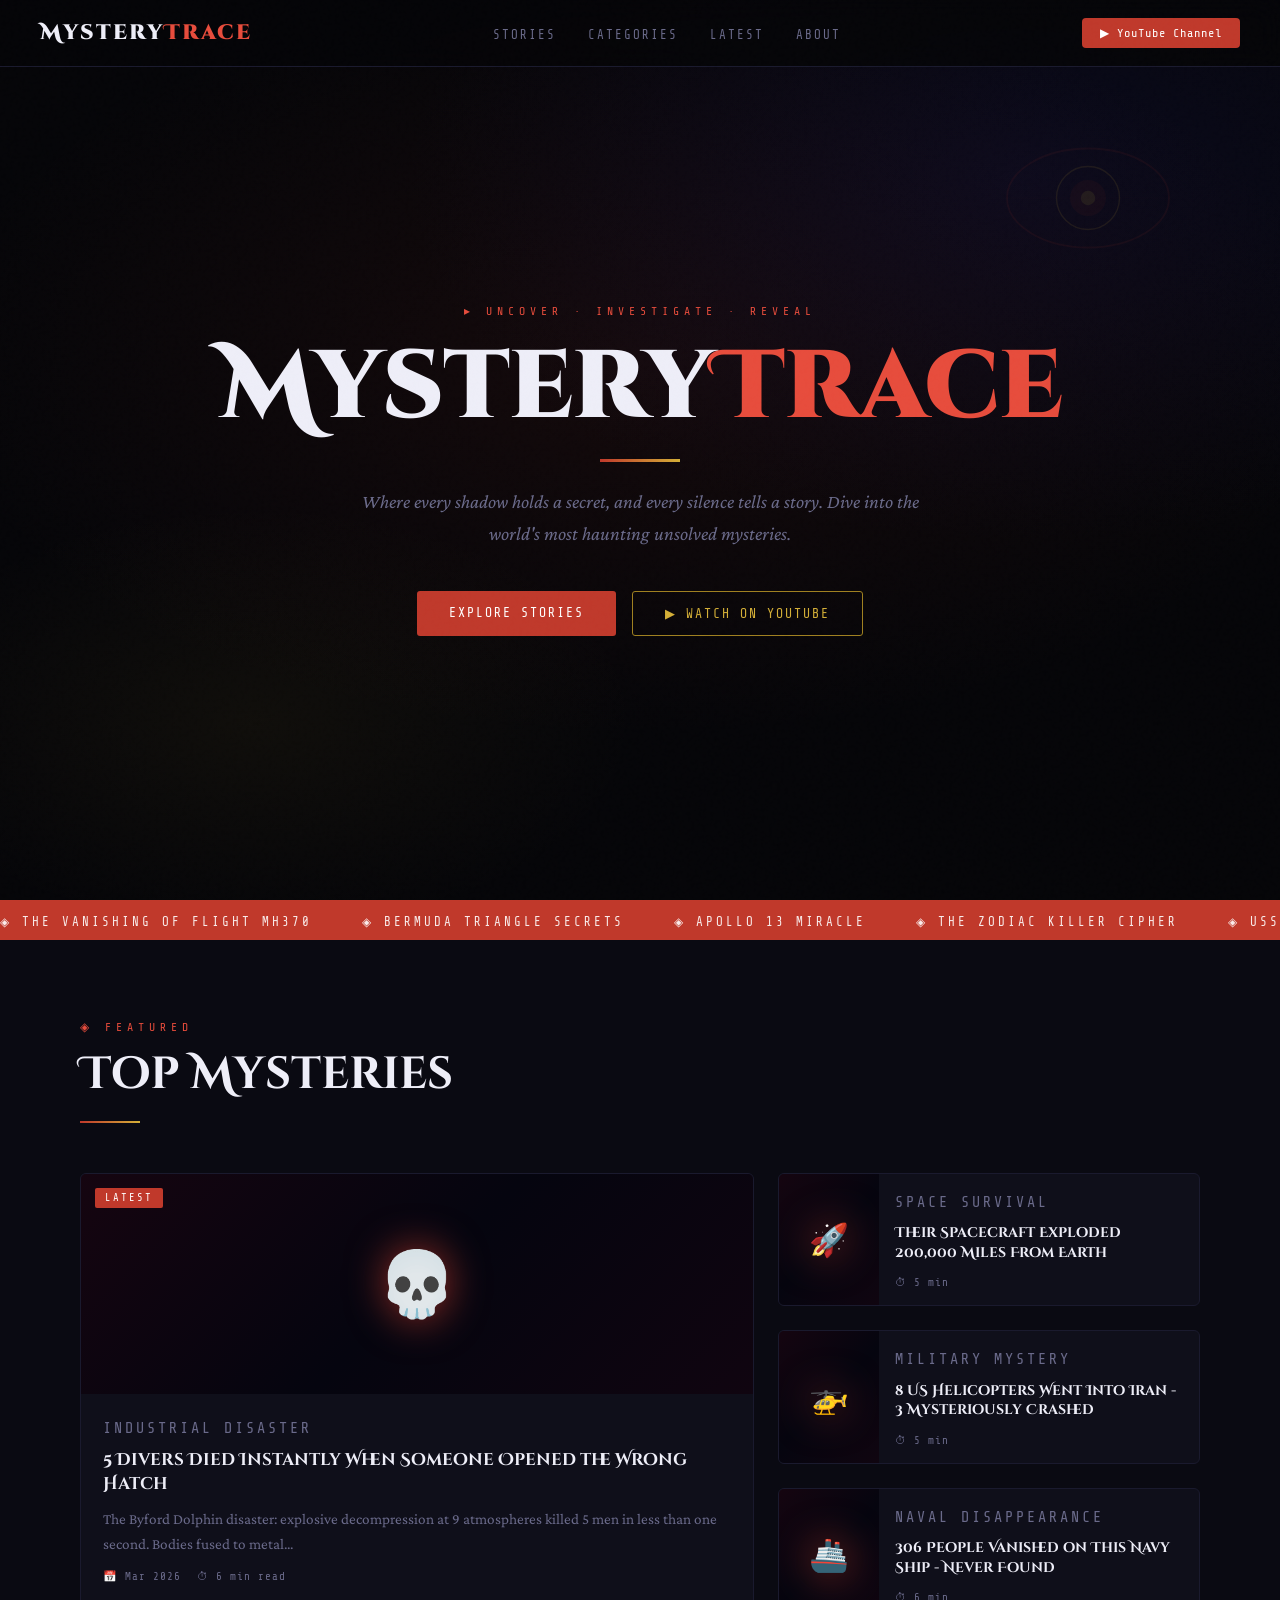
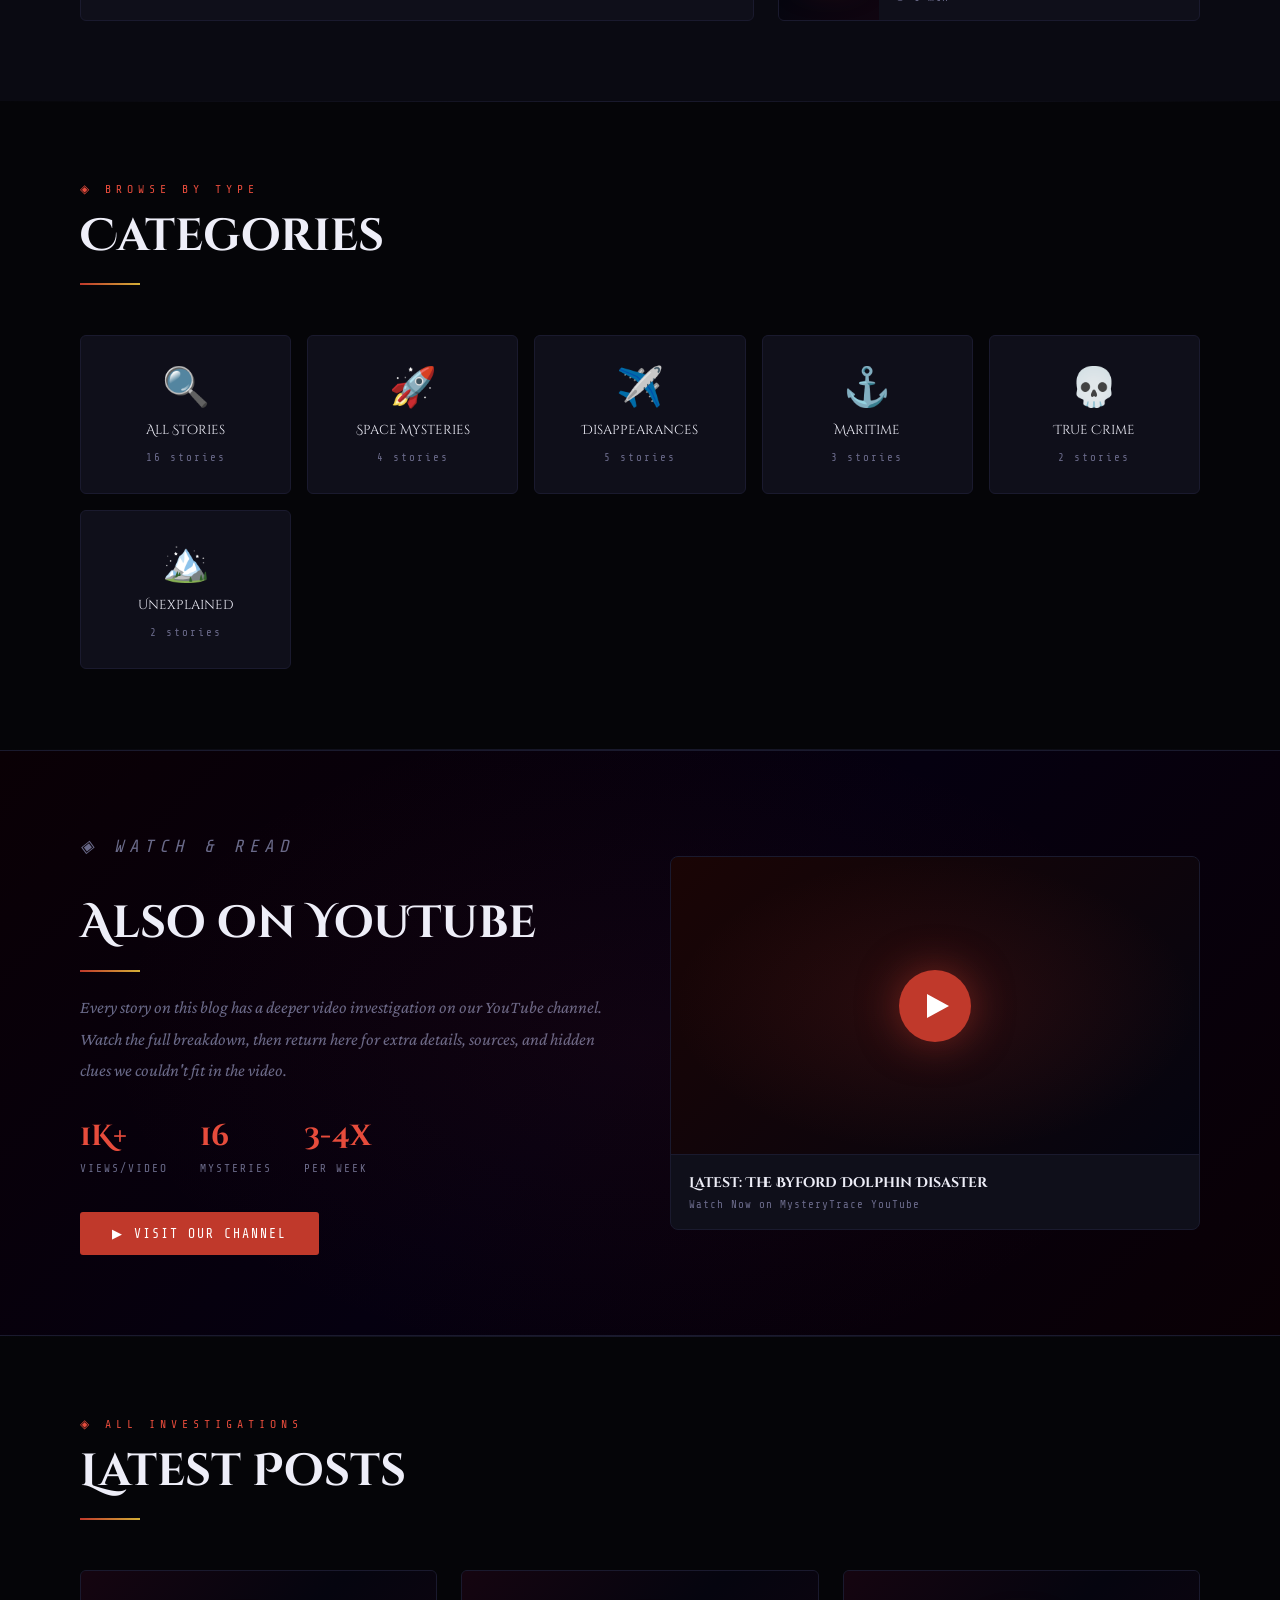
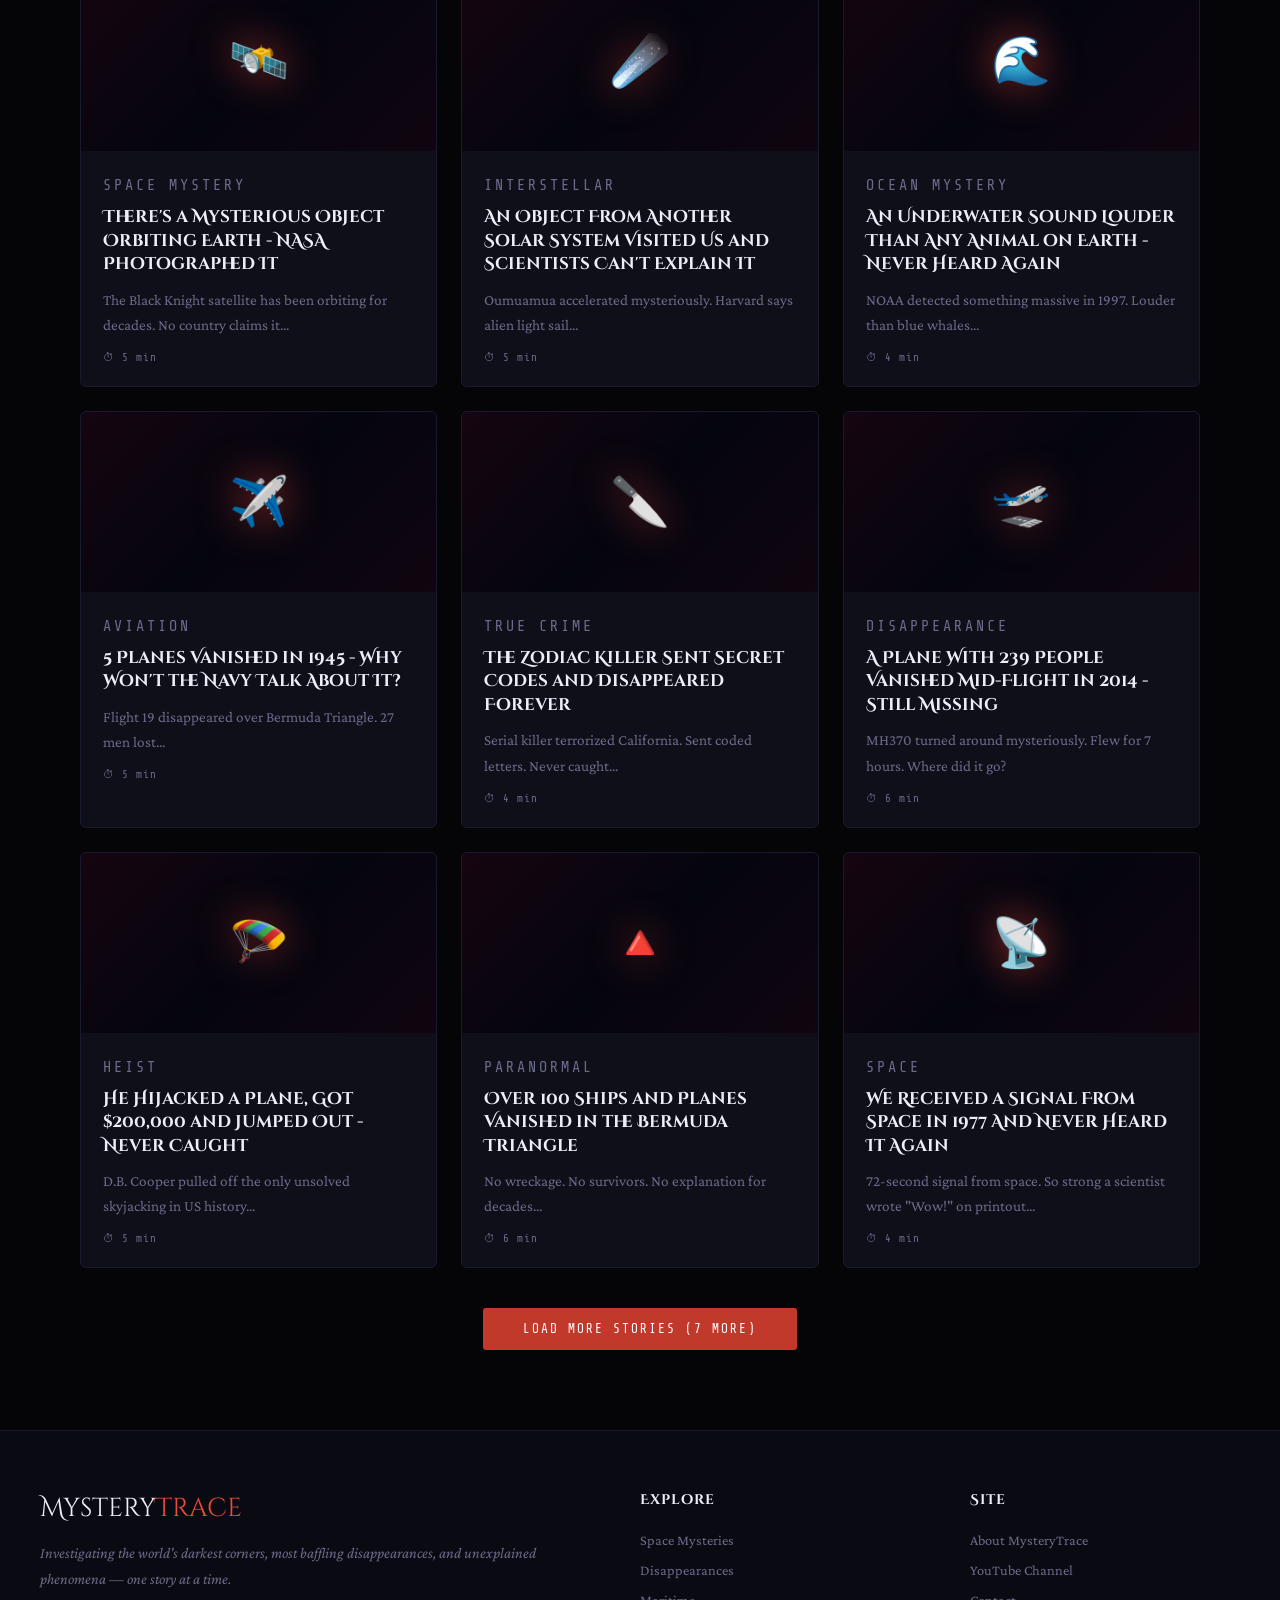
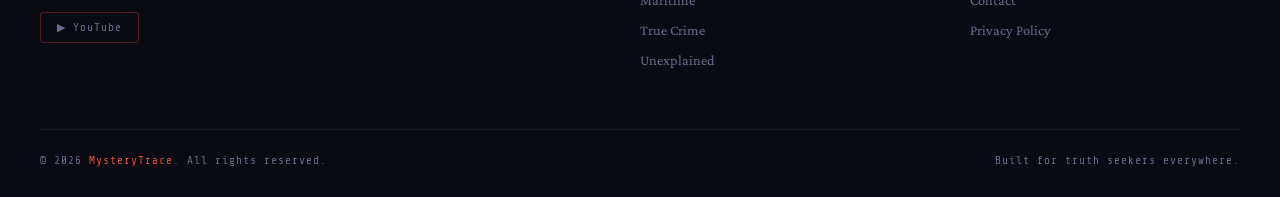
==== commit a0f42965: "updated" ====
--- a/index.html
+++ b/index.html
@@ -349,6 +349,10 @@
     box-shadow: 0 12px 40px rgba(192,57,43,0.2);
   }
 
+  .card.hidden {
+    display: none;
+  }
+
   .card-img {
     width: 100%;
     height: 220px;
@@ -474,6 +478,12 @@
     transition: all 0.3s;
     position: relative;
     overflow: hidden;
+    cursor: pointer;
+  }
+
+  .cat-card.active {
+    border-color: var(--red);
+    background: rgba(192,57,43,0.1);
   }
 
   .cat-card::before {
@@ -659,6 +669,7 @@
     display: inline-block;
     transition: all 0.3s;
     margin-top: 40px;
+    cursor: pointer;
   }
 
   .btn-full:hover { background: var(--red-glow); transform: translateY(-2px); box-shadow: 0 8px 30px rgba(231,76,60,0.4); }
@@ -810,7 +821,7 @@
     <li><a href="#latest">Latest</a></li>
     <li><a href="#about">About</a></li>
   </ul>
-  <a href="https://www.youtube.com/@MysteryTrace" target="_blank" class="nav-yt">
+  <a href="https://youtube.com/@mysterytrace-g5q?si=jdrO_Ct9TmPj1hFh" target="_blank" class="nav-yt">
     ▶ YouTube Channel
   </a>
 </nav>
@@ -832,7 +843,7 @@
   <p class="hero-sub">Where every shadow holds a secret, and every silence tells a story. Dive into the world's most haunting unsolved mysteries.</p>
   <div class="hero-cta">
     <a href="#stories" class="btn-primary">Explore Stories</a>
-    <a href="https://www.youtube.com/@MysteryTrace" target="_blank" class="btn-outline">▶ Watch on YouTube</a>
+    <a href="https://youtube.com/@mysterytrace-g5q?si=jdrO_Ct9TmPj1hFh" target="_blank" class="btn-outline">▶ Watch on YouTube</a>
   </div>
 </section>
 
@@ -898,36 +909,36 @@
   <p class="section-label">◈ Browse By Type</p>
   <h2 class="section-title">Categories</h2>
   <div class="categories-grid">
-    <a href="#" class="cat-card">
+    <div class="cat-card" data-category="all">
       <span class="cat-icon">🔍</span>
-      <span class="cat-name">Disappearances</span>
-      <span class="cat-count">6 stories</span>
-    </a>
-    <a href="#" class="cat-card">
+      <span class="cat-name">All Stories</span>
+      <span class="cat-count">16 stories</span>
+    </div>
+    <div class="cat-card" data-category="space">
       <span class="cat-icon">🚀</span>
       <span class="cat-name">Space Mysteries</span>
-      <span class="cat-count">3 stories</span>
-    </a>
-    <a href="#" class="cat-card">
+      <span class="cat-count">4 stories</span>
+    </div>
+    <div class="cat-card" data-category="disappearance">
+      <span class="cat-icon">✈️</span>
+      <span class="cat-name">Disappearances</span>
+      <span class="cat-count">5 stories</span>
+    </div>
+    <div class="cat-card" data-category="maritime">
       <span class="cat-icon">⚓</span>
       <span class="cat-name">Maritime</span>
-      <span class="cat-count">4 stories</span>
-    </a>
-    <a href="#" class="cat-card">
+      <span class="cat-count">3 stories</span>
+    </div>
+    <div class="cat-card" data-category="crime">
       <span class="cat-icon">💀</span>
       <span class="cat-name">True Crime</span>
       <span class="cat-count">2 stories</span>
-    </a>
-    <a href="#" class="cat-card">
+    </div>
+    <div class="cat-card" data-category="unexplained">
       <span class="cat-icon">🏔️</span>
       <span class="cat-name">Unexplained</span>
-      <span class="cat-count">3 stories</span>
-    </a>
-    <a href="#" class="cat-card">
-      <span class="cat-icon">🌊</span>
-      <span class="cat-name">Ocean</span>
       <span class="cat-count">2 stories</span>
-    </a>
+    </div>
   </div>
 </section>
 
@@ -953,13 +964,13 @@
           <span>Per Week</span>
         </div>
       </div>
-      <a href="https://www.youtube.com/@MysteryTrace" target="_blank" class="btn-primary" style="display:inline-flex; align-items:center; gap:10px;">
+      <a href="https://youtube.com/@mysterytrace-g5q?si=jdrO_Ct9TmPj1hFh" target="_blank" class="btn-primary" style="display:inline-flex; align-items:center; gap:10px;">
         <span>▶</span> Visit Our Channel
       </a>
     </div>
     <div class="yt-preview">
       <div class="yt-thumb">
-        <a href="https://www.youtube.com/@MysteryTrace" target="_blank">
+        <a href="https://youtube.com/@mysterytrace-g5q?si=OaUwkAwTq93rTu-5" target="_blank">
           <div class="yt-play"></div>
         </a>
       </div>
@@ -976,9 +987,10 @@
 <section id="latest">
   <p class="section-label">◈ All Investigations</p>
   <h2 class="section-title">Latest Posts</h2>
-  <div class="posts-grid">
-
-    <div class="card" data-post-url="black-knight-satellite.html">
+  <div class="posts-grid" id="postsContainer">
+
+    <!-- Post 1 -->
+    <div class="card post-card" data-post-url="black-knight-satellite.html" data-category="space">
       <div class="card-img-placeholder"><span>🛰️</span></div>
       <div class="card-body">
         <p class="card-cat">Space Mystery</p>
@@ -988,7 +1000,8 @@
       </div>
     </div>
 
-    <div class="card" data-post-url="oumuamua.html">
+    <!-- Post 2 -->
+    <div class="card post-card" data-post-url="oumuamua.html" data-category="space">
       <div class="card-img-placeholder"><span>☄️</span></div>
       <div class="card-body">
         <p class="card-cat">Interstellar</p>
@@ -998,7 +1011,8 @@
       </div>
     </div>
 
-    <div class="card" data-post-url="the-bloop.html">
+    <!-- Post 3 -->
+    <div class="card post-card" data-post-url="the-bloop.html" data-category="maritime">
       <div class="card-img-placeholder"><span>🌊</span></div>
       <div class="card-body">
         <p class="card-cat">Ocean Mystery</p>
@@ -1008,7 +1022,8 @@
       </div>
     </div>
 
-    <div class="card" data-post-url="flight-19.html">
+    <!-- Post 4 -->
+    <div class="card post-card" data-post-url="flight-19.html" data-category="disappearance">
       <div class="card-img-placeholder"><span>✈️</span></div>
       <div class="card-body">
         <p class="card-cat">Aviation</p>
@@ -1018,7 +1033,8 @@
       </div>
     </div>
 
-    <div class="card" data-post-url="zodiac-killer.html">
+    <!-- Post 5 -->
+    <div class="card post-card" data-post-url="zodiac-killer.html" data-category="crime">
       <div class="card-img-placeholder"><span>🔪</span></div>
       <div class="card-body">
         <p class="card-cat">True Crime</p>
@@ -1028,7 +1044,8 @@
       </div>
     </div>
 
-    <div class="card" data-post-url="mh370.html">
+    <!-- Post 6 -->
+    <div class="card post-card" data-post-url="mh370.html" data-category="disappearance">
       <div class="card-img-placeholder"><span>🛫</span></div>
       <div class="card-body">
         <p class="card-cat">Disappearance</p>
@@ -1038,7 +1055,8 @@
       </div>
     </div>
 
-    <div class="card" data-post-url="db-cooper.html">
+    <!-- Post 7 -->
+    <div class="card post-card" data-post-url="db-cooper.html" data-category="crime">
       <div class="card-img-placeholder"><span>🪂</span></div>
       <div class="card-body">
         <p class="card-cat">Heist</p>
@@ -1048,7 +1066,8 @@
       </div>
     </div>
 
-    <div class="card" data-post-url="bermuda-triangle.html">
+    <!-- Post 8 -->
+    <div class="card post-card" data-post-url="bermuda-triangle.html" data-category="disappearance">
       <div class="card-img-placeholder"><span>🔺</span></div>
       <div class="card-body">
         <p class="card-cat">Paranormal</p>
@@ -1058,7 +1077,8 @@
       </div>
     </div>
 
-    <div class="card" data-post-url="wow-signal.html">
+    <!-- Post 9 -->
+    <div class="card post-card" data-post-url="wow-signal.html" data-category="space">
       <div class="card-img-placeholder"><span>📡</span></div>
       <div class="card-body">
         <p class="card-cat">Space</p>
@@ -1068,7 +1088,8 @@
       </div>
     </div>
 
-    <div class="card" data-post-url="voynich-manuscript.html">
+    <!-- Post 10 - HIDDEN initially -->
+    <div class="card post-card hidden" data-post-url="voynich-manuscript.html" data-category="unexplained">
       <div class="card-img-placeholder"><span>📖</span></div>
       <div class="card-body">
         <p class="card-cat">Historical</p>
@@ -1078,7 +1099,8 @@
       </div>
     </div>
 
-    <div class="card" data-post-url="mary-celeste.html">
+    <!-- Post 11 - HIDDEN initially -->
+    <div class="card post-card hidden" data-post-url="mary-celeste.html" data-category="maritime">
       <div class="card-img-placeholder"><span>⛵</span></div>
       <div class="card-body">
         <p class="card-cat">Maritime</p>
@@ -1088,7 +1110,8 @@
       </div>
     </div>
 
-    <div class="card" data-post-url="dyatlov-pass.html">
+    <!-- Post 12 - HIDDEN initially -->
+    <div class="card post-card hidden" data-post-url="dyatlov-pass.html" data-category="unexplained">
       <div class="card-img-placeholder"><span>🏔️</span></div>
       <div class="card-body">
         <p class="card-cat">Unexplained</p>
@@ -1098,6 +1121,54 @@
       </div>
     </div>
 
+    <!-- Post 13 - HIDDEN initially -->
+    <div class="card post-card hidden" data-post-url="iran-helicopters.html" data-category="disappearance">
+      <div class="card-img-placeholder"><span>🚁</span></div>
+      <div class="card-body">
+        <p class="card-cat">Military</p>
+        <h3>8 US Helicopters Went Into Iran - 3 Mysteriously Crashed</h3>
+        <p>Operation Eagle Claw disaster. No explanation for failures...</p>
+        <div class="card-meta"><span>⏱ 5 min</span></div>
+      </div>
+    </div>
+
+    <!-- Post 14 - HIDDEN initially -->
+    <div class="card post-card hidden" data-post-url="apollo-13.html" data-category="space">
+      <div class="card-img-placeholder"><span>🚀</span></div>
+      <div class="card-body">
+        <p class="card-cat">Space Survival</p>
+        <h3>Their Spacecraft Exploded 200,000 Miles From Earth - Here's How They Survived</h3>
+        <p>Apollo 13 oxygen tank explosion. NASA's finest hour...</p>
+        <div class="card-meta"><span>⏱ 6 min</span></div>
+      </div>
+    </div>
+
+    <!-- Post 15 - HIDDEN initially -->
+    <div class="card post-card hidden" data-post-url="uss-cyclops.html" data-category="maritime">
+      <div class="card-img-placeholder"><span>🚢</span></div>
+      <div class="card-body">
+        <p class="card-cat">Naval Mystery</p>
+        <h3>306 People Vanished on This Navy Ship - Never Found</h3>
+        <p>USS Cyclops disappeared in Bermuda Triangle. Largest non-combat Navy loss...</p>
+        <div class="card-meta"><span>⏱ 6 min</span></div>
+      </div>
+    </div>
+
+    <!-- Post 16 - HIDDEN initially -->
+    <div class="card post-card hidden" data-post-url="byford-dolphin.html" data-category="disaster">
+      <div class="card-img-placeholder"><span>💀</span></div>
+      <div class="card-body">
+        <p class="card-cat">Industrial Disaster</p>
+        <h3>5 Divers Died Instantly When Someone Opened the Wrong Hatch</h3>
+        <p>Byford Dolphin explosive decompression. Bodies fused to metal...</p>
+        <div class="card-meta"><span>⏱ 6 min</span></div>
+      </div>
+    </div>
+
+  </div>
+  
+  <div class="center">
+    <button class="btn-full" id="loadMoreBtn">Load More Stories (7 more)</button>
   </div>
 </section>
 
@@ -1108,7 +1179,7 @@
         <div class="footer-brand-name">Mystery<span>Trace</span></div>
         <p class="footer-desc">Investigating the world's darkest corners, most baffling disappearances, and unexplained phenomena — one story at a time.</p>
         <div class="footer-social">
-          <a href="https://www.youtube.com/@MysteryTrace" target="_blank" class="social-btn yt">
+          <a href="https://youtube.com/@mysterytrace-g5q?si=NxAvnhjgPxrE6iOU" target="_blank" class="social-btn yt">
             ▶ YouTube
           </a>
         </div>
@@ -1116,18 +1187,18 @@
       <div class="footer-col">
         <h5>Explore</h5>
         <ul class="footer-links">
-          <li><a href="#">Space Mysteries</a></li>
-          <li><a href="#">Disappearances</a></li>
-          <li><a href="#">Maritime</a></li>
-          <li><a href="#">True Crime</a></li>
-          <li><a href="#">Unexplained</a></li>
+          <li><a href="#" data-filter="space">Space Mysteries</a></li>
+          <li><a href="#" data-filter="disappearance">Disappearances</a></li>
+          <li><a href="#" data-filter="maritime">Maritime</a></li>
+          <li><a href="#" data-filter="crime">True Crime</a></li>
+          <li><a href="#" data-filter="unexplained">Unexplained</a></li>
         </ul>
       </div>
       <div class="footer-col">
         <h5>Site</h5>
         <ul class="footer-links">
           <li><a href="#">About MysteryTrace</a></li>
-          <li><a href="https://www.youtube.com/@MysteryTrace" target="_blank">YouTube Channel</a></li>
+          <li><a href="https://youtube.com/@mysterytrace-g5q" target="_blank">YouTube Channel</a></li>
           <li><a href="#">Contact</a></li>
           <li><a href="#">Privacy Policy</a></li>
         </ul>
@@ -1158,22 +1229,13 @@
     return link;
   }
 
-  // Cookie helper
-  function setCookie(name, value, days) {
-    const d = new Date();
-    d.setTime(d.getTime() + (days*24*60*60*1000));
-    document.cookie = name + "=" + value + ";expires=" + d.toUTCString() + ";path=/";
+  // Session storage for tracking clicks (resets when tab/browser closes)
+  function hasClickedBlog(blogId) {
+    return sessionStorage.getItem('blog_' + blogId) === 'clicked';
   }
   
-  function getCookie(name) {
-    const nameEQ = name + "=";
-    const ca = document.cookie.split(';');
-    for(let i=0; i < ca.length; i++) {
-      let c = ca[i];
-      while (c.charAt(0)==' ') c = c.substring(1,c.length);
-      if (c.indexOf(nameEQ) == 0) return c.substring(nameEQ.length,c.length);
-    }
-    return null;
+  function markBlogClicked(blogId) {
+    sessionStorage.setItem('blog_' + blogId, 'clicked');
   }
 
   // Blog post card click handler with Monetag redirect
@@ -1181,18 +1243,96 @@
     card.addEventListener('click', function(e) {
       e.preventDefault();
       const postUrl = this.getAttribute('data-post-url');
-      const visited = getCookie('mt_visited');
+      const blogId = postUrl.replace('.html', '');
       
-      if (!visited) {
-        // First time - redirect to Monetag then to post
-        setCookie('mt_visited', '1', 1); // 1 day cookie
+      if (!hasClickedBlog(blogId)) {
+        markBlogClicked(blogId);
         window.open(getMonetag(), '_blank');
-        setTimeout(() => {
-          window.location.href = postUrl;
-        }, 1500);
       } else {
-        // Already visited - go direct to post
         window.location.href = postUrl;
+      }
+    });
+  });
+
+  // Load More button functionality
+  const loadMoreBtn = document.getElementById('loadMoreBtn');
+  let hiddenPosts = document.querySelectorAll('.post-card.hidden');
+  
+  if (loadMoreBtn && hiddenPosts.length > 0) {
+    loadMoreBtn.addEventListener('click', function() {
+      hiddenPosts.forEach(post => {
+        post.classList.remove('hidden');
+      });
+      loadMoreBtn.style.display = 'none';
+      
+      // Smooth scroll to first newly revealed post
+      setTimeout(() => {
+        hiddenPosts[0].scrollIntoView({ behavior: 'smooth', block: 'center' });
+      }, 100);
+    });
+  } else if (loadMoreBtn) {
+    loadMoreBtn.style.display = 'none';
+  }
+
+  // Category filter functionality
+  const catCards = document.querySelectorAll('.cat-card');
+  const postCards = document.querySelectorAll('.post-card');
+  
+  catCards.forEach(cat => {
+    cat.addEventListener('click', function(e) {
+      e.preventDefault();
+      const category = this.getAttribute('data-category');
+      
+      // Update active state
+      catCards.forEach(c => c.classList.remove('active'));
+      this.classList.add('active');
+      
+      // Filter posts
+      let visibleCount = 0;
+      postCards.forEach(post => {
+        const postCat = post.getAttribute('data-category');
+        if (category === 'all' || postCat === category) {
+          post.classList.remove('hidden');
+          visibleCount++;
+          // Show only first 9 in filtered view
+          if (visibleCount > 9) {
+            post.classList.add('hidden');
+          }
+        } else {
+          post.classList.add('hidden');
+        }
+      });
+      
+      // Update load more button
+      const hiddenFiltered = document.querySelectorAll('.post-card.hidden:not([data-category=""])');
+      if (hiddenFiltered.length > 0 && category !== 'all') {
+        loadMoreBtn.style.display = 'inline-block';
+        loadMoreBtn.textContent = `Load More Stories (${hiddenFiltered.length} more)`;
+      } else if (category === 'all') {
+        hiddenPosts = document.querySelectorAll('.post-card.hidden');
+        if (hiddenPosts.length > 0) {
+          loadMoreBtn.style.display = 'inline-block';
+          loadMoreBtn.textContent = `Load More Stories (${hiddenPosts.length} more)`;
+        } else {
+          loadMoreBtn.style.display = 'none';
+        }
+      } else {
+        loadMoreBtn.style.display = 'none';
+      }
+      
+      // Smooth scroll to posts section
+      document.getElementById('latest').scrollIntoView({ behavior: 'smooth' });
+    });
+  });
+
+  // Footer category links
+  document.querySelectorAll('.footer-links a[data-filter]').forEach(link => {
+    link.addEventListener('click', function(e) {
+      e.preventDefault();
+      const category = this.getAttribute('data-filter');
+      const catCard = document.querySelector(`.cat-card[data-category="${category}"]`);
+      if (catCard) {
+        catCard.click();
       }
     });
   });
@@ -1217,4 +1357,4 @@
   });
 </script>
 </body>
-</html>+</html>
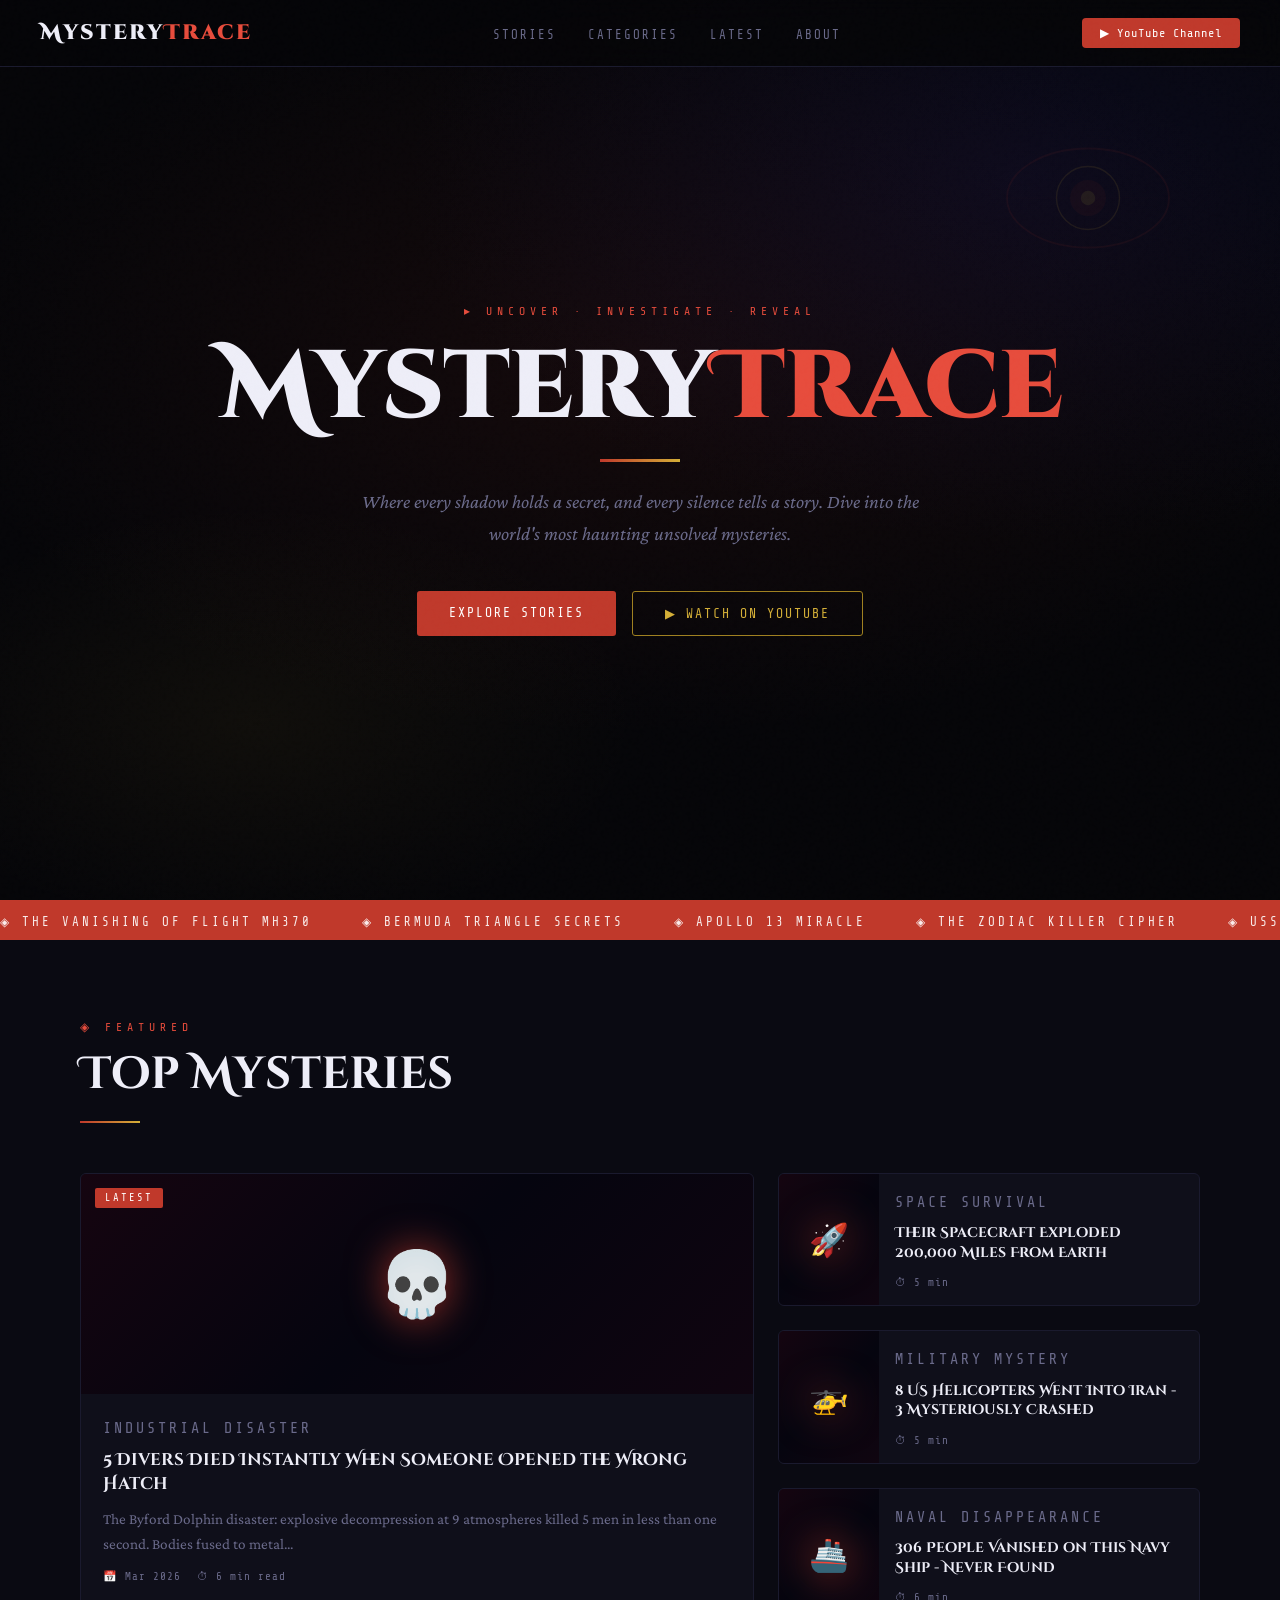
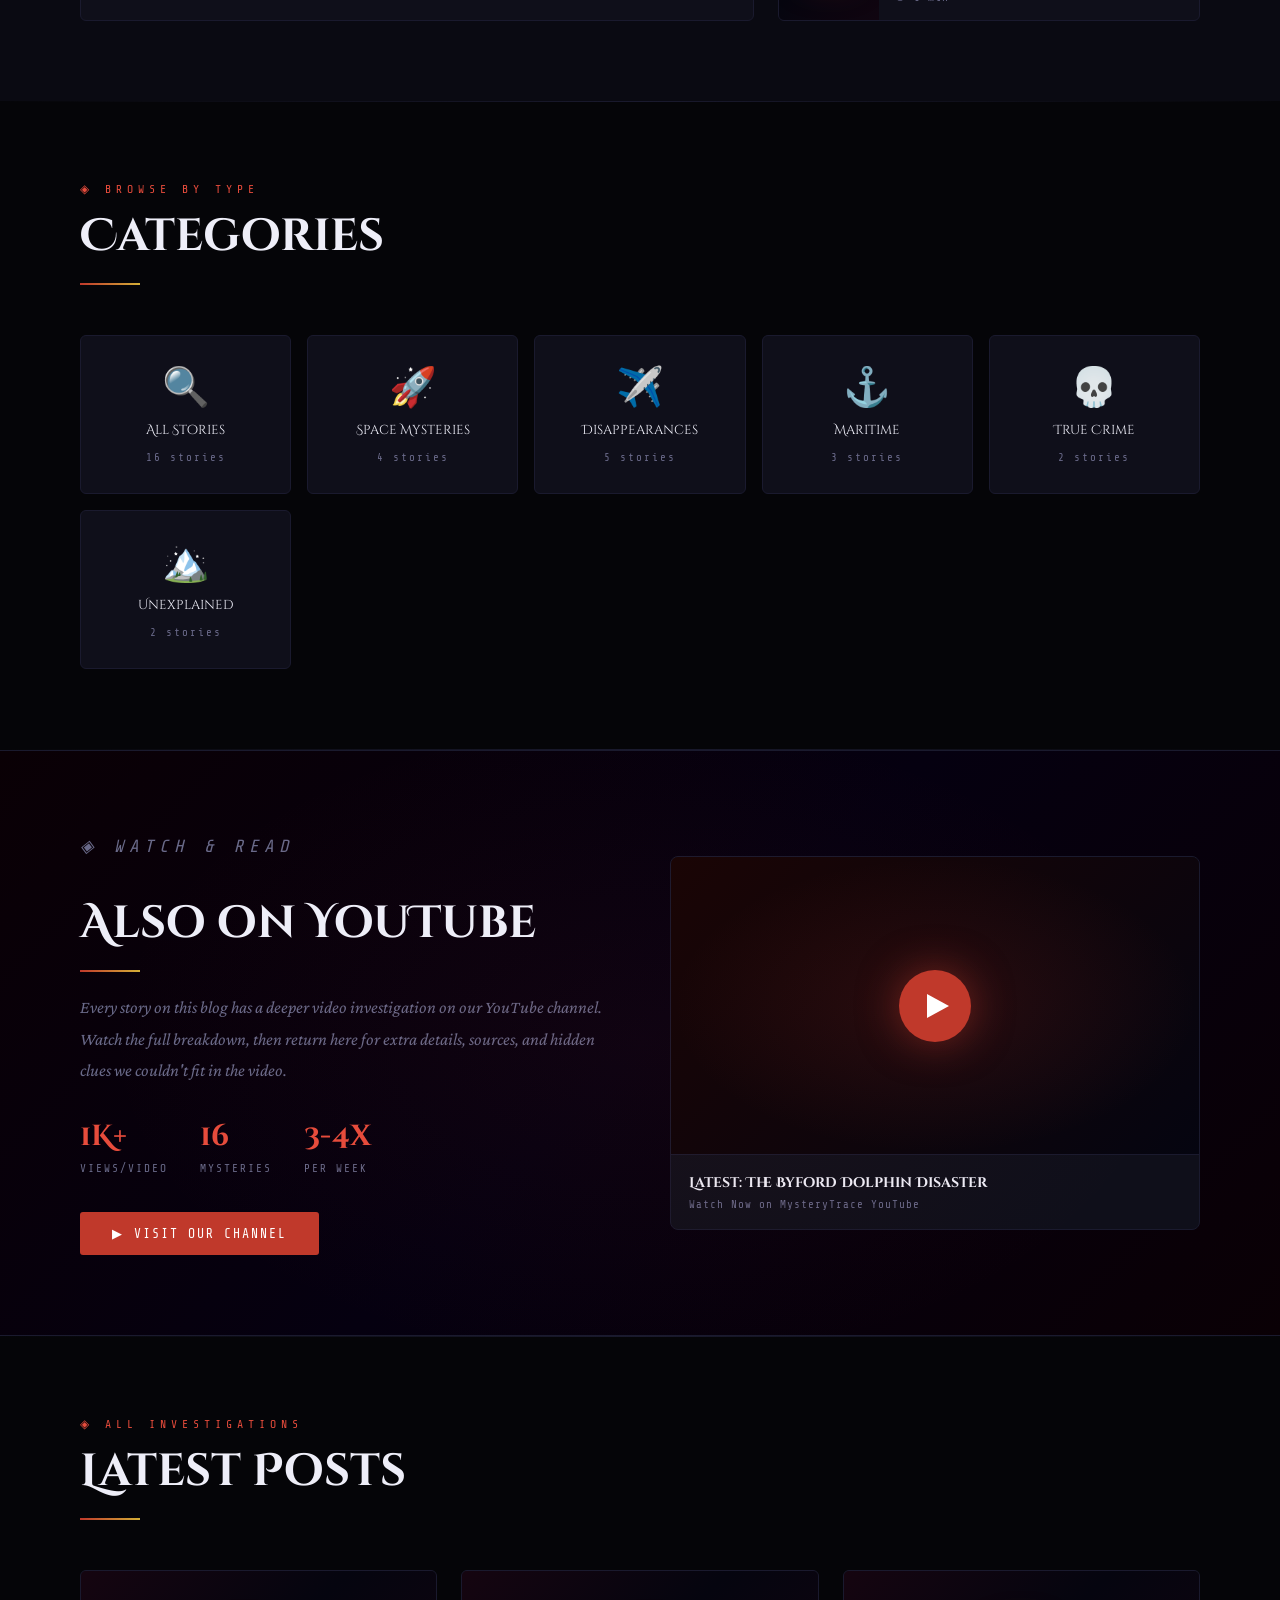
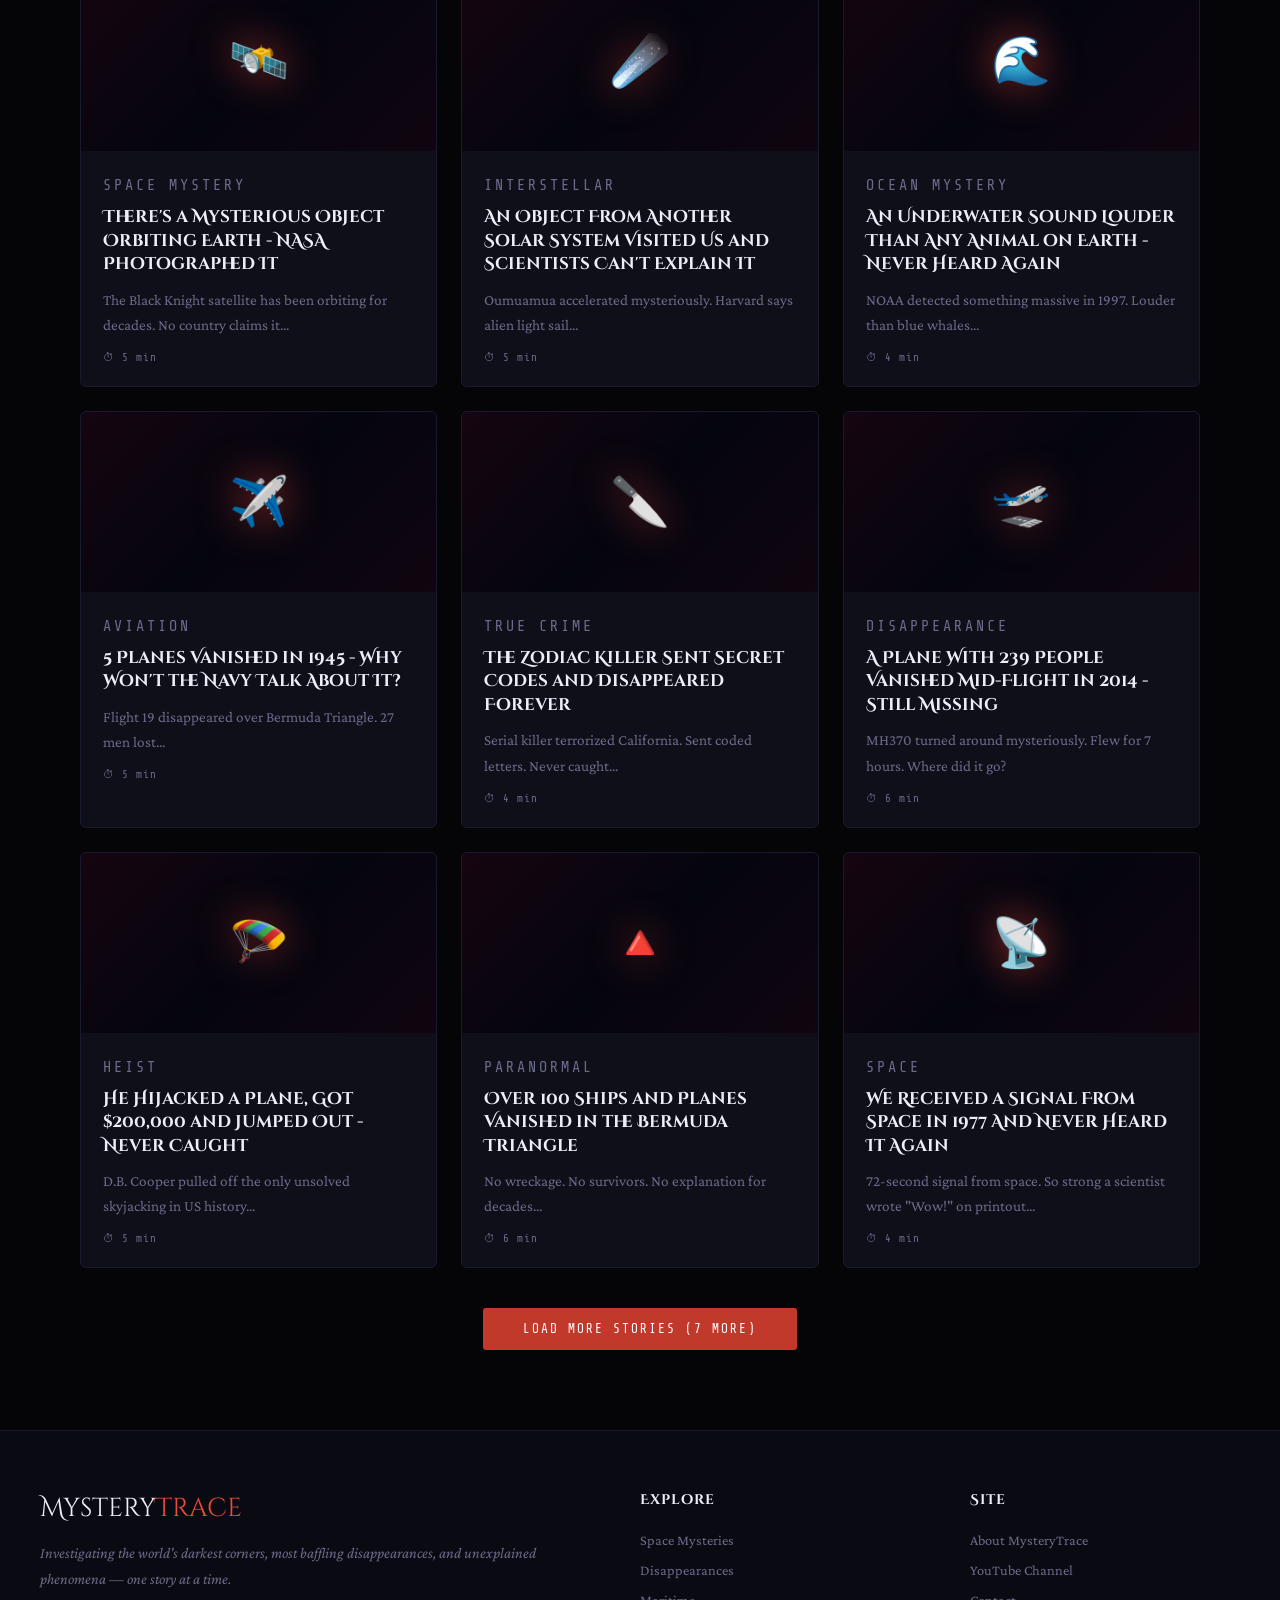
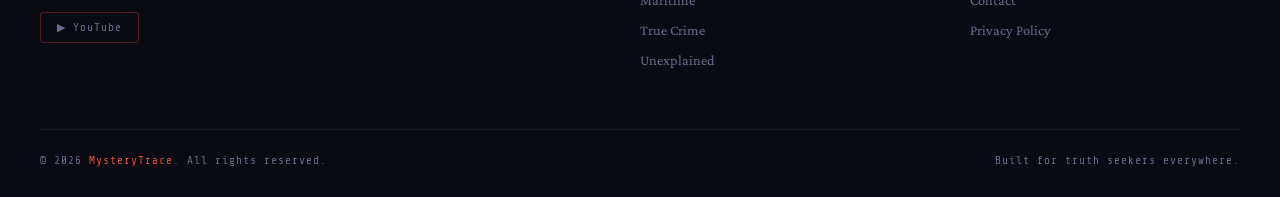
==== commit 0dfebfc4: "Add files via upload" ====
--- a/index.html
+++ b/index.html
@@ -1,1360 +1,403 @@
-<!DOCTYPE html>
-<html lang="en">
-<head>
-<meta charset="UTF-8">
-<meta name="viewport" content="width=device-width, initial-scale=1.0">
-<title>MysteryTrace — Uncover The Unknown</title>
-<meta name="description" content="Investigating the world's most haunting unsolved mysteries. Watch on YouTube and read detailed breakdowns.">
-<link href="https://fonts.googleapis.com/css2?family=Cinzel+Decorative:wght@400;700;900&family=Crimson+Pro:ital,wght@0,300;0,400;0,600;1,300;1,400&family=Share+Tech+Mono&display=swap" rel="stylesheet">
-<style>
-  :root {
-    --black: #050508;
-    --deep: #0a0a12;
-    --card: #0f0f1a;
-    --border: #1a1a2e;
-    --red: #c0392b;
-    --red-glow: #e74c3c;
-    --gold: #d4af37;
-    --gold-dim: #a08020;
-    --text: #c8c8d8;
-    --muted: #6a6a8a;
-    --white: #eeeef8;
-  }
-
-  * { margin: 0; padding: 0; box-sizing: border-box; }
-  html { scroll-behavior: smooth; }
-  body {
-    background: var(--black);
-    color: var(--text);
-    font-family: 'Crimson Pro', serif;
-    font-size: 18px;
-    overflow-x: hidden;
-    cursor: default;
-  }
-
-  body::before {
-    content: '';
-    position: fixed;
-    inset: 0;
-    background-image: url("data:image/svg+xml,%3Csvg viewBox='0 0 256 256' xmlns='http://www.w3.org/2000/svg'%3E%3Cfilter id='noise'%3E%3CfeTurbulence type='fractalNoise' baseFrequency='0.9' numOctaves='4' stitchTiles='stitch'/%3E%3C/filter%3E%3Crect width='100%25' height='100%25' filter='url(%23noise)' opacity='0.04'/%3E%3C/svg%3E");
-    pointer-events: none;
-    z-index: 1000;
-    opacity: 0.4;
-  }
-
-  nav {
-    position: fixed;
-    top: 0; left: 0; right: 0;
-    z-index: 900;
-    display: flex;
-    align-items: center;
-    justify-content: space-between;
-    padding: 18px 40px;
-    background: rgba(5,5,8,0.85);
-    backdrop-filter: blur(12px);
-    border-bottom: 1px solid var(--border);
-  }
-
-  .nav-logo {
-    font-family: 'Cinzel Decorative', serif;
-    font-size: 1.3rem;
-    font-weight: 900;
-    letter-spacing: 2px;
-    color: var(--white);
-    text-decoration: none;
-  }
-
-  .nav-logo span { color: var(--red-glow); }
-
-  .nav-links {
-    display: flex;
-    gap: 32px;
-    list-style: none;
-  }
-
-  .nav-links a {
-    color: var(--muted);
-    text-decoration: none;
-    font-family: 'Share Tech Mono', monospace;
-    font-size: 0.78rem;
-    letter-spacing: 2px;
-    text-transform: uppercase;
-    transition: color 0.3s;
-  }
-
-  .nav-links a:hover { color: var(--gold); }
-
-  .nav-yt {
-    display: flex;
-    align-items: center;
-    gap: 8px;
-    background: var(--red);
-    color: white;
-    padding: 8px 18px;
-    border-radius: 4px;
-    text-decoration: none;
-    font-family: 'Share Tech Mono', monospace;
-    font-size: 0.75rem;
-    letter-spacing: 1px;
-    transition: background 0.3s, transform 0.2s;
-  }
-
-  .nav-yt:hover { background: var(--red-glow); transform: translateY(-1px); }
-
-  .hero {
-    min-height: 100vh;
-    display: flex;
-    flex-direction: column;
-    align-items: center;
-    justify-content: center;
-    text-align: center;
-    position: relative;
-    padding: 100px 20px 60px;
-    overflow: hidden;
-  }
-
-  .hero-bg {
-    position: absolute;
-    inset: 0;
-    background:
-      radial-gradient(ellipse 80% 60% at 50% 40%, rgba(192,57,43,0.08) 0%, transparent 70%),
-      radial-gradient(ellipse 50% 40% at 20% 80%, rgba(212,175,55,0.05) 0%, transparent 60%),
-      radial-gradient(ellipse 60% 50% at 80% 20%, rgba(10,10,30,0.9) 0%, transparent 80%);
-  }
-
-  .eye-wrap {
-    position: absolute;
-    top: 12%;
-    right: 8%;
-    width: 180px;
-    height: 180px;
-    opacity: 0.12;
-    animation: eye-float 6s ease-in-out infinite;
-  }
-
-  @keyframes eye-float {
-    0%, 100% { transform: translateY(0px) rotate(0deg); }
-    50% { transform: translateY(-15px) rotate(3deg); }
-  }
-
-  .eye-wrap svg { width: 100%; height: 100%; }
-
-  .particles {
-    position: absolute;
-    inset: 0;
-    pointer-events: none;
-  }
-
-  .particle {
-    position: absolute;
-    width: 2px;
-    height: 2px;
-    background: var(--gold);
-    border-radius: 50%;
-    animation: float-up linear infinite;
-    opacity: 0;
-  }
-
-  @keyframes float-up {
-    0% { opacity: 0; transform: translateY(0) scale(0); }
-    10% { opacity: 0.6; }
-    90% { opacity: 0.2; }
-    100% { opacity: 0; transform: translateY(-80vh) scale(1.5); }
-  }
-
-  .hero-tag {
-    font-family: 'Share Tech Mono', monospace;
-    font-size: 0.72rem;
-    letter-spacing: 5px;
-    color: var(--red-glow);
-    text-transform: uppercase;
-    margin-bottom: 20px;
-    animation: fade-in 1s ease 0.2s both;
-  }
-
-  .hero h1 {
-    font-family: 'Cinzel Decorative', serif;
-    font-size: clamp(2.5rem, 8vw, 6rem);
-    font-weight: 900;
-    line-height: 1.05;
-    color: var(--white);
-    letter-spacing: -1px;
-    animation: fade-in 1s ease 0.4s both;
-    position: relative;
-  }
-
-  .hero h1 .accent { color: var(--red-glow); }
-
-  .hero h1::after {
-    content: '';
-    display: block;
-    width: 80px;
-    height: 3px;
-    background: linear-gradient(90deg, var(--red), var(--gold));
-    margin: 20px auto 0;
-  }
-
-  .hero-sub {
-    font-size: 1.2rem;
-    font-style: italic;
-    color: var(--muted);
-    max-width: 560px;
-    margin: 24px auto 0;
-    line-height: 1.7;
-    animation: fade-in 1s ease 0.6s both;
-  }
-
-  .hero-cta {
-    display: flex;
-    gap: 16px;
-    margin-top: 40px;
-    animation: fade-in 1s ease 0.8s both;
-    flex-wrap: wrap;
-    justify-content: center;
-  }
-
-  .btn-primary {
-    background: var(--red);
-    color: white;
-    padding: 14px 32px;
-    border: none;
-    border-radius: 3px;
-    font-family: 'Share Tech Mono', monospace;
-    font-size: 0.82rem;
-    letter-spacing: 2px;
-    text-transform: uppercase;
-    text-decoration: none;
-    cursor: pointer;
-    transition: all 0.3s;
-    position: relative;
-    overflow: hidden;
-  }
-
-  .btn-primary::before {
-    content: '';
-    position: absolute;
-    inset: 0;
-    background: linear-gradient(90deg, transparent, rgba(255,255,255,0.1), transparent);
-    transform: translateX(-100%);
-    transition: transform 0.5s;
-  }
-
-  .btn-primary:hover::before { transform: translateX(100%); }
-  .btn-primary:hover { background: var(--red-glow); transform: translateY(-2px); box-shadow: 0 8px 30px rgba(231,76,60,0.4); }
-
-  .btn-outline {
-    background: transparent;
-    color: var(--gold);
-    padding: 14px 32px;
-    border: 1px solid var(--gold-dim);
-    border-radius: 3px;
-    font-family: 'Share Tech Mono', monospace;
-    font-size: 0.82rem;
-    letter-spacing: 2px;
-    text-transform: uppercase;
-    text-decoration: none;
-    transition: all 0.3s;
-  }
-
-  .btn-outline:hover { background: rgba(212,175,55,0.08); border-color: var(--gold); transform: translateY(-2px); }
-
-  @keyframes fade-in {
-    from { opacity: 0; transform: translateY(20px); }
-    to { opacity: 1; transform: translateY(0); }
-  }
-
-  .ticker {
-    background: var(--red);
-    padding: 10px 0;
-    overflow: hidden;
-    white-space: nowrap;
-  }
-
-  .ticker-inner {
-    display: inline-block;
-    animation: ticker 30s linear infinite;
-    font-family: 'Share Tech Mono', monospace;
-    font-size: 0.78rem;
-    letter-spacing: 3px;
-    color: rgba(255,255,255,0.9);
-  }
-
-  @keyframes ticker {
-    from { transform: translateX(0); }
-    to { transform: translateX(-50%); }
-  }
-
-  section { padding: 80px 40px; max-width: 1200px; margin: 0 auto; }
-
-  .section-label {
-    font-family: 'Share Tech Mono', monospace;
-    font-size: 0.72rem;
-    letter-spacing: 5px;
-    color: var(--red-glow);
-    text-transform: uppercase;
-    margin-bottom: 10px;
-  }
-
-  .section-title {
-    font-family: 'Cinzel Decorative', serif;
-    font-size: clamp(1.6rem, 4vw, 2.8rem);
-    color: var(--white);
-    margin-bottom: 50px;
-    position: relative;
-    padding-bottom: 18px;
-  }
-
-  .section-title::after {
-    content: '';
-    position: absolute;
-    bottom: 0; left: 0;
-    width: 60px; height: 2px;
-    background: linear-gradient(90deg, var(--red), var(--gold));
-  }
-
-  .featured {
-    background: var(--deep);
-    max-width: 100%;
-    padding: 80px 0;
-  }
-
-  .featured-inner {
-    max-width: 1200px;
-    margin: 0 auto;
-    padding: 0 40px;
-  }
-
-  .featured-grid {
-    display: grid;
-    grid-template-columns: 1.6fr 1fr;
-    gap: 24px;
-  }
-
-  .card {
-    background: var(--card);
-    border: 1px solid var(--border);
-    border-radius: 6px;
-    overflow: hidden;
-    position: relative;
-    transition: transform 0.3s, border-color 0.3s, box-shadow 0.3s;
-    text-decoration: none;
-    color: inherit;
-    display: block;
-    cursor: pointer;
-  }
-
-  .card:hover {
-    transform: translateY(-4px);
-    border-color: var(--red);
-    box-shadow: 0 12px 40px rgba(192,57,43,0.2);
-  }
-
-  .card.hidden {
-    display: none;
-  }
-
-  .card-img {
-    width: 100%;
-    height: 220px;
-    object-fit: cover;
-    display: block;
-    background: linear-gradient(135deg, #1a0a0a, #0a0a1a, #1a1a0a);
-    position: relative;
-    overflow: hidden;
-  }
-
-  .card-img-placeholder {
-    width: 100%;
-    height: 220px;
-    display: flex;
-    align-items: center;
-    justify-content: center;
-    font-size: 4rem;
-    position: relative;
-    overflow: hidden;
-  }
-
-  .card-img-placeholder::before {
-    content: '';
-    position: absolute;
-    inset: 0;
-    background: linear-gradient(135deg, #150510, #05050f, #100510);
-  }
-
-  .card-img-placeholder span { position: relative; z-index: 1; filter: drop-shadow(0 0 20px rgba(192,57,43,0.8)); }
-
-  .card-badge {
-    position: absolute;
-    top: 14px; left: 14px;
-    background: var(--red);
-    color: white;
-    font-family: 'Share Tech Mono', monospace;
-    font-size: 0.65rem;
-    letter-spacing: 2px;
-    padding: 4px 10px;
-    border-radius: 2px;
-    text-transform: uppercase;
-    z-index: 2;
-  }
-
-  .card-body {
-    padding: 22px;
-  }
-
-  .card-cat {
-    font-family: 'Share Tech Mono', monospace;
-    font-size: 0.68rem;
-    letter-spacing: 3px;
-    color: var(--gold);
-    text-transform: uppercase;
-    margin-bottom: 8px;
-  }
-
-  .card h3 {
-    font-family: 'Cinzel Decorative', serif;
-    font-size: 1.05rem;
-    color: var(--white);
-    line-height: 1.4;
-    margin-bottom: 10px;
-  }
-
-  .card p {
-    font-size: 0.95rem;
-    color: var(--muted);
-    line-height: 1.65;
-  }
-
-  .card-meta {
-    display: flex;
-    gap: 16px;
-    margin-top: 14px;
-    font-family: 'Share Tech Mono', monospace;
-    font-size: 0.68rem;
-    color: var(--muted);
-    letter-spacing: 1px;
-  }
-
-  .side-cards {
-    display: flex;
-    flex-direction: column;
-    gap: 24px;
-  }
-
-  .side-cards .card {
-    display: flex;
-    flex-direction: row;
-    height: auto;
-  }
-
-  .side-cards .card-img-placeholder {
-    width: 100px;
-    min-width: 100px;
-    height: auto;
-    font-size: 2rem;
-  }
-
-  .side-cards .card-body {
-    padding: 16px;
-  }
-
-  .side-cards .card h3 {
-    font-size: 0.88rem;
-  }
-
-  .categories-grid {
-    display: grid;
-    grid-template-columns: repeat(auto-fit, minmax(180px, 1fr));
-    gap: 16px;
-  }
-
-  .cat-card {
-    background: var(--card);
-    border: 1px solid var(--border);
-    border-radius: 6px;
-    padding: 28px 20px;
-    text-align: center;
-    text-decoration: none;
-    color: inherit;
-    transition: all 0.3s;
-    position: relative;
-    overflow: hidden;
-    cursor: pointer;
-  }
-
-  .cat-card.active {
-    border-color: var(--red);
-    background: rgba(192,57,43,0.1);
-  }
-
-  .cat-card::before {
-    content: '';
-    position: absolute;
-    bottom: 0; left: 0; right: 0;
-    height: 2px;
-    background: linear-gradient(90deg, var(--red), var(--gold));
-    transform: scaleX(0);
-    transition: transform 0.3s;
-  }
-
-  .cat-card:hover { transform: translateY(-3px); border-color: var(--border); box-shadow: 0 8px 30px rgba(0,0,0,0.4); }
-  .cat-card:hover::before { transform: scaleX(1); }
-
-  .cat-icon { font-size: 2.4rem; margin-bottom: 12px; display: block; }
-  .cat-name {
-    font-family: 'Cinzel Decorative', serif;
-    font-size: 0.8rem;
-    color: var(--white);
-    display: block;
-    margin-bottom: 6px;
-  }
-  .cat-count {
-    font-family: 'Share Tech Mono', monospace;
-    font-size: 0.68rem;
-    color: var(--muted);
-    letter-spacing: 2px;
-  }
-
-  .yt-section {
-    background: linear-gradient(135deg, #0a0005, #050010, #0a0005);
-    max-width: 100%;
-    padding: 80px 0;
-    border-top: 1px solid var(--border);
-    border-bottom: 1px solid var(--border);
-    position: relative;
-    overflow: hidden;
-  }
-
-  .yt-section::before {
-    content: '';
-    position: absolute;
-    inset: 0;
-    background: radial-gradient(ellipse 60% 80% at 50% 50%, rgba(192,57,43,0.06) 0%, transparent 70%);
-  }
-
-  .yt-inner {
-    max-width: 1200px;
-    margin: 0 auto;
-    padding: 0 40px;
-    display: grid;
-    grid-template-columns: 1fr 1fr;
-    gap: 60px;
-    align-items: center;
-  }
-
-  .yt-text .section-title { margin-bottom: 20px; }
-
-  .yt-text p {
-    color: var(--muted);
-    line-height: 1.8;
-    font-style: italic;
-    margin-bottom: 30px;
-    font-size: 1.1rem;
-  }
-
-  .yt-stats {
-    display: flex;
-    gap: 32px;
-    margin-bottom: 36px;
-  }
-
-  .yt-stat strong {
-    display: block;
-    font-family: 'Cinzel Decorative', serif;
-    font-size: 1.8rem;
-    color: var(--red-glow);
-  }
-
-  .yt-stat span {
-    font-family: 'Share Tech Mono', monospace;
-    font-size: 0.7rem;
-    color: var(--muted);
-    letter-spacing: 2px;
-    text-transform: uppercase;
-  }
-
-  .yt-preview {
-    background: #0f0f1a;
-    border: 1px solid var(--border);
-    border-radius: 8px;
-    overflow: hidden;
-    position: relative;
-  }
-
-  .yt-thumb {
-    width: 100%;
-    aspect-ratio: 16/9;
-    background: linear-gradient(135deg, #1a0505, #050510);
-    display: flex;
-    align-items: center;
-    justify-content: center;
-    position: relative;
-    overflow: hidden;
-  }
-
-  .yt-thumb::before {
-    content: '';
-    position: absolute;
-    inset: 0;
-    background: radial-gradient(ellipse at center, rgba(192,57,43,0.15) 0%, transparent 70%);
-  }
-
-  .yt-play {
-    width: 72px;
-    height: 72px;
-    background: var(--red);
-    border-radius: 50%;
-    display: flex;
-    align-items: center;
-    justify-content: center;
-    position: relative;
-    z-index: 1;
-    cursor: pointer;
-    transition: all 0.3s;
-    box-shadow: 0 0 40px rgba(192,57,43,0.5);
-  }
-
-  .yt-play:hover { transform: scale(1.1); background: var(--red-glow); box-shadow: 0 0 60px rgba(231,76,60,0.7); }
-
-  .yt-play::after {
-    content: '';
-    width: 0;
-    height: 0;
-    border-style: solid;
-    border-width: 12px 0 12px 22px;
-    border-color: transparent transparent transparent white;
-    margin-left: 5px;
-  }
-
-  .yt-info {
-    padding: 18px;
-    border-top: 1px solid var(--border);
-  }
-
-  .yt-info h4 {
-    font-family: 'Cinzel Decorative', serif;
-    font-size: 0.88rem;
-    color: var(--white);
-    margin-bottom: 6px;
-  }
-
-  .yt-info p {
-    font-family: 'Share Tech Mono', monospace;
-    font-size: 0.68rem;
-    color: var(--muted);
-    letter-spacing: 1px;
-  }
-
-  .posts-grid {
-    display: grid;
-    grid-template-columns: repeat(auto-fill, minmax(320px, 1fr));
-    gap: 24px;
-  }
-
-  .posts-grid .card-img-placeholder {
-    height: 180px;
-    font-size: 3rem;
-  }
-
-  .btn-full {
-    background: var(--red);
-    color: white;
-    padding: 14px 40px;
-    border: none;
-    border-radius: 3px;
-    font-family: 'Share Tech Mono', monospace;
-    font-size: 0.8rem;
-    letter-spacing: 2px;
-    text-transform: uppercase;
-    text-decoration: none;
-    display: inline-block;
-    transition: all 0.3s;
-    margin-top: 40px;
-    cursor: pointer;
-  }
-
-  .btn-full:hover { background: var(--red-glow); transform: translateY(-2px); box-shadow: 0 8px 30px rgba(231,76,60,0.4); }
-
-  .center { text-align: center; }
-
-  .divider {
-    border: none;
-    height: 1px;
-    background: linear-gradient(90deg, transparent, var(--border), transparent);
-    margin: 0;
-  }
-
-  footer {
-    background: var(--deep);
-    border-top: 1px solid var(--border);
-    padding: 60px 40px 30px;
-  }
-
-  .footer-inner {
-    max-width: 1200px;
-    margin: 0 auto;
-  }
-
-  .footer-top {
-    display: grid;
-    grid-template-columns: 2fr 1fr 1fr;
-    gap: 60px;
-    margin-bottom: 50px;
-  }
-
-  .footer-brand-name {
-    font-family: 'Cinzel Decorative', serif;
-    font-size: 1.6rem;
-    color: var(--white);
-    margin-bottom: 14px;
-  }
-
-  .footer-brand-name span { color: var(--red-glow); }
-
-  .footer-desc {
-    color: var(--muted);
-    line-height: 1.7;
-    font-style: italic;
-    margin-bottom: 20px;
-    font-size: 0.95rem;
-  }
-
-  .footer-social {
-    display: flex;
-    gap: 12px;
-  }
-
-  .social-btn {
-    display: flex;
-    align-items: center;
-    gap: 8px;
-    padding: 8px 16px;
-    border: 1px solid var(--border);
-    border-radius: 3px;
-    color: var(--muted);
-    text-decoration: none;
-    font-family: 'Share Tech Mono', monospace;
-    font-size: 0.7rem;
-    letter-spacing: 1px;
-    transition: all 0.3s;
-  }
-
-  .social-btn.yt { border-color: rgba(192,57,43,0.4); }
-  .social-btn.yt:hover { background: rgba(192,57,43,0.1); border-color: var(--red); color: var(--red-glow); }
-
-  .footer-col h5 {
-    font-family: 'Cinzel Decorative', serif;
-    font-size: 0.85rem;
-    color: var(--white);
-    margin-bottom: 20px;
-    letter-spacing: 1px;
-  }
-
-  .footer-links { list-style: none; }
-  .footer-links li { margin-bottom: 10px; }
-  .footer-links a {
-    color: var(--muted);
-    text-decoration: none;
-    font-size: 0.9rem;
-    transition: color 0.3s;
-  }
-  .footer-links a:hover { color: var(--gold); }
-
-  .footer-bottom {
-    border-top: 1px solid var(--border);
-    padding-top: 24px;
-    display: flex;
-    justify-content: space-between;
-    align-items: center;
-    flex-wrap: wrap;
-    gap: 12px;
-  }
-
-  .footer-copy {
-    font-family: 'Share Tech Mono', monospace;
-    font-size: 0.7rem;
-    color: var(--muted);
-    letter-spacing: 1px;
-  }
-
-  .footer-copy span { color: var(--red-glow); }
-
-  .scroll-top {
-    position: fixed;
-    bottom: 30px; right: 30px;
-    width: 44px; height: 44px;
-    background: var(--red);
-    border: none;
-    border-radius: 4px;
-    cursor: pointer;
-    display: flex;
-    align-items: center;
-    justify-content: center;
-    z-index: 800;
-    opacity: 0;
-    transition: all 0.3s;
-    color: white;
-    font-size: 1.2rem;
-  }
-
-  .scroll-top.visible { opacity: 1; }
-  .scroll-top:hover { background: var(--red-glow); transform: translateY(-3px); }
-
-  @media (max-width: 768px) {
-    nav { padding: 14px 20px; }
-    .nav-links { display: none; }
-    section { padding: 60px 20px; }
-    .featured-grid { grid-template-columns: 1fr; }
-    .yt-inner { grid-template-columns: 1fr; gap: 40px; }
-    .footer-top { grid-template-columns: 1fr; gap: 36px; }
-    .side-cards .card { flex-direction: column; }
-    .side-cards .card-img-placeholder { width: 100%; height: 100px; }
-  }
-</style>
-</head>
-<body>
-
-<nav>
-  <a href="/" class="nav-logo">Mystery<span>Trace</span></a>
-  <ul class="nav-links">
-    <li><a href="#stories">Stories</a></li>
-    <li><a href="#categories">Categories</a></li>
-    <li><a href="#latest">Latest</a></li>
-    <li><a href="#about">About</a></li>
-  </ul>
-  <a href="https://youtube.com/@mysterytrace-g5q?si=jdrO_Ct9TmPj1hFh" target="_blank" class="nav-yt">
-    ▶ YouTube Channel
-  </a>
-</nav>
-
-<section class="hero" style="max-width:100%; padding-left:20px; padding-right:20px;">
-  <div class="hero-bg"></div>
-  <div class="eye-wrap">
-    <svg viewBox="0 0 200 200" fill="none" xmlns="http://www.w3.org/2000/svg">
-      <ellipse cx="100" cy="100" rx="90" ry="55" stroke="#c0392b" stroke-width="2" opacity="0.6"/>
-      <circle cx="100" cy="100" r="35" fill="none" stroke="#d4af37" stroke-width="1.5" opacity="0.8"/>
-      <circle cx="100" cy="100" r="20" fill="#c0392b" opacity="0.4"/>
-      <circle cx="100" cy="100" r="8" fill="#d4af37" opacity="0.9"/>
-      <line x1="10" y1="100" x2="190" y2="100" stroke="#c0392b" stroke-width="0.5" opacity="0.3"/>
-    </svg>
-  </div>
-  <div class="particles" id="particles"></div>
-  <p class="hero-tag">▸ Uncover · Investigate · Reveal</p>
-  <h1>Mystery<span class="accent">Trace</span></h1>
-  <p class="hero-sub">Where every shadow holds a secret, and every silence tells a story. Dive into the world's most haunting unsolved mysteries.</p>
-  <div class="hero-cta">
-    <a href="#stories" class="btn-primary">Explore Stories</a>
-    <a href="https://youtube.com/@mysterytrace-g5q?si=jdrO_Ct9TmPj1hFh" target="_blank" class="btn-outline">▶ Watch on YouTube</a>
-  </div>
-</section>
-
-<div class="ticker">
-  <div class="ticker-inner">
-    ◈ THE VANISHING OF FLIGHT MH370 &nbsp;&nbsp;&nbsp; ◈ BERMUDA TRIANGLE SECRETS &nbsp;&nbsp;&nbsp; ◈ APOLLO 13 MIRACLE &nbsp;&nbsp;&nbsp; ◈ THE ZODIAC KILLER CIPHER &nbsp;&nbsp;&nbsp; ◈ USS CYCLOPS MYSTERY &nbsp;&nbsp;&nbsp; ◈ THE DYATLOV PASS INCIDENT &nbsp;&nbsp;&nbsp; ◈ THE BLOOP SOUND &nbsp;&nbsp;&nbsp; ◈ FLIGHT 19 VANISHED &nbsp;&nbsp;&nbsp; ◈ THE VOYNICH MANUSCRIPT &nbsp;&nbsp;&nbsp; ◈ THE VANISHING OF FLIGHT MH370 &nbsp;&nbsp;&nbsp; ◈ BERMUDA TRIANGLE SECRETS &nbsp;&nbsp;&nbsp; ◈ APOLLO 13 MIRACLE &nbsp;&nbsp;&nbsp; ◈ THE ZODIAC KILLER CIPHER &nbsp;&nbsp;&nbsp; ◈ USS CYCLOPS MYSTERY &nbsp;&nbsp;&nbsp; ◈ THE DYATLOV PASS INCIDENT &nbsp;&nbsp;&nbsp; ◈ THE BLOOP SOUND &nbsp;&nbsp;&nbsp; ◈ FLIGHT 19 VANISHED &nbsp;&nbsp;&nbsp; ◈ THE VOYNICH MANUSCRIPT &nbsp;&nbsp;&nbsp;
-  </div>
-</div>
-
-<div class="featured" id="stories">
-  <div class="featured-inner">
-    <p class="section-label">◈ Featured</p>
-    <h2 class="section-title">Top Mysteries</h2>
-    <div class="featured-grid">
-      
-      <div class="card" data-post-url="byford-dolphin.html">
-        <div class="card-img-placeholder"><span>💀</span></div>
-        <div class="card-badge">Latest</div>
-        <div class="card-body">
-          <p class="card-cat">Industrial Disaster</p>
-          <h3>5 Divers Died Instantly When Someone Opened the Wrong Hatch</h3>
-          <p>The Byford Dolphin disaster: explosive decompression at 9 atmospheres killed 5 men in less than one second. Bodies fused to metal...</p>
-          <div class="card-meta">
-            <span>📅 Mar 2026</span>
-            <span>⏱ 6 min read</span>
-          </div>
-        </div>
-      </div>
-
-      <div class="side-cards">
-        <div class="card" data-post-url="apollo-13.html">
-          <div class="card-img-placeholder"><span>🚀</span></div>
-          <div class="card-body">
-            <p class="card-cat">Space Survival</p>
-            <h3>Their Spacecraft Exploded 200,000 Miles From Earth</h3>
-            <div class="card-meta"><span>⏱ 5 min</span></div>
-          </div>
-        </div>
-        <div class="card" data-post-url="iran-helicopters.html">
-          <div class="card-img-placeholder"><span>🚁</span></div>
-          <div class="card-body">
-            <p class="card-cat">Military Mystery</p>
-            <h3>8 US Helicopters Went Into Iran - 3 Mysteriously Crashed</h3>
-            <div class="card-meta"><span>⏱ 5 min</span></div>
-          </div>
-        </div>
-        <div class="card" data-post-url="uss-cyclops.html">
-          <div class="card-img-placeholder"><span>🚢</span></div>
-          <div class="card-body">
-            <p class="card-cat">Naval Disappearance</p>
-            <h3>306 People Vanished on This Navy Ship - Never Found</h3>
-            <div class="card-meta"><span>⏱ 6 min</span></div>
-          </div>
-        </div>
-      </div>
-    </div>
-  </div>
-</div>
-
-<hr class="divider">
-
-<section id="categories">
-  <p class="section-label">◈ Browse By Type</p>
-  <h2 class="section-title">Categories</h2>
-  <div class="categories-grid">
-    <div class="cat-card" data-category="all">
-      <span class="cat-icon">🔍</span>
-      <span class="cat-name">All Stories</span>
-      <span class="cat-count">16 stories</span>
-    </div>
-    <div class="cat-card" data-category="space">
-      <span class="cat-icon">🚀</span>
-      <span class="cat-name">Space Mysteries</span>
-      <span class="cat-count">4 stories</span>
-    </div>
-    <div class="cat-card" data-category="disappearance">
-      <span class="cat-icon">✈️</span>
-      <span class="cat-name">Disappearances</span>
-      <span class="cat-count">5 stories</span>
-    </div>
-    <div class="cat-card" data-category="maritime">
-      <span class="cat-icon">⚓</span>
-      <span class="cat-name">Maritime</span>
-      <span class="cat-count">3 stories</span>
-    </div>
-    <div class="cat-card" data-category="crime">
-      <span class="cat-icon">💀</span>
-      <span class="cat-name">True Crime</span>
-      <span class="cat-count">2 stories</span>
-    </div>
-    <div class="cat-card" data-category="unexplained">
-      <span class="cat-icon">🏔️</span>
-      <span class="cat-name">Unexplained</span>
-      <span class="cat-count">2 stories</span>
-    </div>
-  </div>
-</section>
-
-<hr class="divider">
-
-<div class="yt-section" id="about">
-  <div class="yt-inner">
-    <div class="yt-text">
-      <p class="section-label">◈ Watch & Read</p>
-      <h2 class="section-title">Also on YouTube</h2>
-      <p>Every story on this blog has a deeper video investigation on our YouTube channel. Watch the full breakdown, then return here for extra details, sources, and hidden clues we couldn't fit in the video.</p>
-      <div class="yt-stats">
-        <div class="yt-stat">
-          <strong>1K+</strong>
-          <span>Views/Video</span>
-        </div>
-        <div class="yt-stat">
-          <strong>16</strong>
-          <span>Mysteries</span>
-        </div>
-        <div class="yt-stat">
-          <strong>3-4x</strong>
-          <span>Per Week</span>
-        </div>
-      </div>
-      <a href="https://youtube.com/@mysterytrace-g5q?si=jdrO_Ct9TmPj1hFh" target="_blank" class="btn-primary" style="display:inline-flex; align-items:center; gap:10px;">
-        <span>▶</span> Visit Our Channel
-      </a>
-    </div>
-    <div class="yt-preview">
-      <div class="yt-thumb">
-        <a href="https://youtube.com/@mysterytrace-g5q?si=OaUwkAwTq93rTu-5" target="_blank">
-          <div class="yt-play"></div>
-        </a>
-      </div>
-      <div class="yt-info">
-        <h4>Latest: The Byford Dolphin Disaster</h4>
-        <p>Watch Now on MysteryTrace YouTube</p>
-      </div>
-    </div>
-  </div>
-</div>
-
-<hr class="divider">
-
-<section id="latest">
-  <p class="section-label">◈ All Investigations</p>
-  <h2 class="section-title">Latest Posts</h2>
-  <div class="posts-grid" id="postsContainer">
-
-    <!-- Post 1 -->
-    <div class="card post-card" data-post-url="black-knight-satellite.html" data-category="space">
-      <div class="card-img-placeholder"><span>🛰️</span></div>
-      <div class="card-body">
-        <p class="card-cat">Space Mystery</p>
-        <h3>There's a Mysterious Object Orbiting Earth - NASA Photographed It</h3>
-        <p>The Black Knight satellite has been orbiting for decades. No country claims it...</p>
-        <div class="card-meta"><span>⏱ 5 min</span></div>
-      </div>
-    </div>
-
-    <!-- Post 2 -->
-    <div class="card post-card" data-post-url="oumuamua.html" data-category="space">
-      <div class="card-img-placeholder"><span>☄️</span></div>
-      <div class="card-body">
-        <p class="card-cat">Interstellar</p>
-        <h3>An Object From Another Solar System Visited Us and Scientists Can't Explain It</h3>
-        <p>Oumuamua accelerated mysteriously. Harvard says alien light sail...</p>
-        <div class="card-meta"><span>⏱ 5 min</span></div>
-      </div>
-    </div>
-
-    <!-- Post 3 -->
-    <div class="card post-card" data-post-url="the-bloop.html" data-category="maritime">
-      <div class="card-img-placeholder"><span>🌊</span></div>
-      <div class="card-body">
-        <p class="card-cat">Ocean Mystery</p>
-        <h3>An Underwater Sound Louder Than Any Animal on Earth - Never Heard Again</h3>
-        <p>NOAA detected something massive in 1997. Louder than blue whales...</p>
-        <div class="card-meta"><span>⏱ 4 min</span></div>
-      </div>
-    </div>
-
-    <!-- Post 4 -->
-    <div class="card post-card" data-post-url="flight-19.html" data-category="disappearance">
-      <div class="card-img-placeholder"><span>✈️</span></div>
-      <div class="card-body">
-        <p class="card-cat">Aviation</p>
-        <h3>5 Planes Vanished in 1945 - Why Won't the Navy Talk About It?</h3>
-        <p>Flight 19 disappeared over Bermuda Triangle. 27 men lost...</p>
-        <div class="card-meta"><span>⏱ 5 min</span></div>
-      </div>
-    </div>
-
-    <!-- Post 5 -->
-    <div class="card post-card" data-post-url="zodiac-killer.html" data-category="crime">
-      <div class="card-img-placeholder"><span>🔪</span></div>
-      <div class="card-body">
-        <p class="card-cat">True Crime</p>
-        <h3>The Zodiac Killer Sent Secret Codes and Disappeared Forever</h3>
-        <p>Serial killer terrorized California. Sent coded letters. Never caught...</p>
-        <div class="card-meta"><span>⏱ 4 min</span></div>
-      </div>
-    </div>
-
-    <!-- Post 6 -->
-    <div class="card post-card" data-post-url="mh370.html" data-category="disappearance">
-      <div class="card-img-placeholder"><span>🛫</span></div>
-      <div class="card-body">
-        <p class="card-cat">Disappearance</p>
-        <h3>A Plane With 239 People Vanished Mid-Flight in 2014 - Still Missing</h3>
-        <p>MH370 turned around mysteriously. Flew for 7 hours. Where did it go?</p>
-        <div class="card-meta"><span>⏱ 6 min</span></div>
-      </div>
-    </div>
-
-    <!-- Post 7 -->
-    <div class="card post-card" data-post-url="db-cooper.html" data-category="crime">
-      <div class="card-img-placeholder"><span>🪂</span></div>
-      <div class="card-body">
-        <p class="card-cat">Heist</p>
-        <h3>He Hijacked a Plane, Got $200,000 and Jumped Out - Never Caught</h3>
-        <p>D.B. Cooper pulled off the only unsolved skyjacking in US history...</p>
-        <div class="card-meta"><span>⏱ 5 min</span></div>
-      </div>
-    </div>
-
-    <!-- Post 8 -->
-    <div class="card post-card" data-post-url="bermuda-triangle.html" data-category="disappearance">
-      <div class="card-img-placeholder"><span>🔺</span></div>
-      <div class="card-body">
-        <p class="card-cat">Paranormal</p>
-        <h3>Over 100 Ships and Planes Vanished in the Bermuda Triangle</h3>
-        <p>No wreckage. No survivors. No explanation for decades...</p>
-        <div class="card-meta"><span>⏱ 6 min</span></div>
-      </div>
-    </div>
-
-    <!-- Post 9 -->
-    <div class="card post-card" data-post-url="wow-signal.html" data-category="space">
-      <div class="card-img-placeholder"><span>📡</span></div>
-      <div class="card-body">
-        <p class="card-cat">Space</p>
-        <h3>We Received a Signal From Space in 1977 And Never Heard It Again</h3>
-        <p>72-second signal from space. So strong a scientist wrote "Wow!" on printout...</p>
-        <div class="card-meta"><span>⏱ 4 min</span></div>
-      </div>
-    </div>
-
-    <!-- Post 10 - HIDDEN initially -->
-    <div class="card post-card hidden" data-post-url="voynich-manuscript.html" data-category="unexplained">
-      <div class="card-img-placeholder"><span>📖</span></div>
-      <div class="card-body">
-        <p class="card-cat">Historical</p>
-        <h3>This 600 Year Old Book Can't Be Read By Anyone</h3>
-        <p>The Voynich Manuscript: unknown language, strange illustrations, complete mystery...</p>
-        <div class="card-meta"><span>⏱ 5 min</span></div>
-      </div>
-    </div>
-
-    <!-- Post 11 - HIDDEN initially -->
-    <div class="card post-card hidden" data-post-url="mary-celeste.html" data-category="maritime">
-      <div class="card-img-placeholder"><span>⛵</span></div>
-      <div class="card-body">
-        <p class="card-cat">Maritime</p>
-        <h3>An Entire Ship Crew Vanished - The Mary Celeste Mystery</h3>
-        <p>Ship found drifting. Food on table. Crew vanished. What made 10 people abandon ship?</p>
-        <div class="card-meta"><span>⏱ 5 min</span></div>
-      </div>
-    </div>
-
-    <!-- Post 12 - HIDDEN initially -->
-    <div class="card post-card hidden" data-post-url="dyatlov-pass.html" data-category="unexplained">
-      <div class="card-img-placeholder"><span>🏔️</span></div>
-      <div class="card-body">
-        <p class="card-cat">Unexplained</p>
-        <h3>9 Hikers Died in the Mountains - Dyatlov Pass Mystery</h3>
-        <p>Tent cut from inside. Bodies found miles away. Internal injuries. No explanation...</p>
-        <div class="card-meta"><span>⏱ 7 min</span></div>
-      </div>
-    </div>
-
-    <!-- Post 13 - HIDDEN initially -->
-    <div class="card post-card hidden" data-post-url="iran-helicopters.html" data-category="disappearance">
-      <div class="card-img-placeholder"><span>🚁</span></div>
-      <div class="card-body">
-        <p class="card-cat">Military</p>
-        <h3>8 US Helicopters Went Into Iran - 3 Mysteriously Crashed</h3>
-        <p>Operation Eagle Claw disaster. No explanation for failures...</p>
-        <div class="card-meta"><span>⏱ 5 min</span></div>
-      </div>
-    </div>
-
-    <!-- Post 14 - HIDDEN initially -->
-    <div class="card post-card hidden" data-post-url="apollo-13.html" data-category="space">
-      <div class="card-img-placeholder"><span>🚀</span></div>
-      <div class="card-body">
-        <p class="card-cat">Space Survival</p>
-        <h3>Their Spacecraft Exploded 200,000 Miles From Earth - Here's How They Survived</h3>
-        <p>Apollo 13 oxygen tank explosion. NASA's finest hour...</p>
-        <div class="card-meta"><span>⏱ 6 min</span></div>
-      </div>
-    </div>
-
-    <!-- Post 15 - HIDDEN initially -->
-    <div class="card post-card hidden" data-post-url="uss-cyclops.html" data-category="maritime">
-      <div class="card-img-placeholder"><span>🚢</span></div>
-      <div class="card-body">
-        <p class="card-cat">Naval Mystery</p>
-        <h3>306 People Vanished on This Navy Ship - Never Found</h3>
-        <p>USS Cyclops disappeared in Bermuda Triangle. Largest non-combat Navy loss...</p>
-        <div class="card-meta"><span>⏱ 6 min</span></div>
-      </div>
-    </div>
-
-    <!-- Post 16 - HIDDEN initially -->
-    <div class="card post-card hidden" data-post-url="byford-dolphin.html" data-category="disaster">
-      <div class="card-img-placeholder"><span>💀</span></div>
-      <div class="card-body">
-        <p class="card-cat">Industrial Disaster</p>
-        <h3>5 Divers Died Instantly When Someone Opened the Wrong Hatch</h3>
-        <p>Byford Dolphin explosive decompression. Bodies fused to metal...</p>
-        <div class="card-meta"><span>⏱ 6 min</span></div>
-      </div>
-    </div>
-
-  </div>
-  
-  <div class="center">
-    <button class="btn-full" id="loadMoreBtn">Load More Stories (7 more)</button>
-  </div>
-</section>
-
-<footer>
-  <div class="footer-inner">
-    <div class="footer-top">
-      <div>
-        <div class="footer-brand-name">Mystery<span>Trace</span></div>
-        <p class="footer-desc">Investigating the world's darkest corners, most baffling disappearances, and unexplained phenomena — one story at a time.</p>
-        <div class="footer-social">
-          <a href="https://youtube.com/@mysterytrace-g5q?si=NxAvnhjgPxrE6iOU" target="_blank" class="social-btn yt">
-            ▶ YouTube
-          </a>
-        </div>
-      </div>
-      <div class="footer-col">
-        <h5>Explore</h5>
-        <ul class="footer-links">
-          <li><a href="#" data-filter="space">Space Mysteries</a></li>
-          <li><a href="#" data-filter="disappearance">Disappearances</a></li>
-          <li><a href="#" data-filter="maritime">Maritime</a></li>
-          <li><a href="#" data-filter="crime">True Crime</a></li>
-          <li><a href="#" data-filter="unexplained">Unexplained</a></li>
-        </ul>
-      </div>
-      <div class="footer-col">
-        <h5>Site</h5>
-        <ul class="footer-links">
-          <li><a href="#">About MysteryTrace</a></li>
-          <li><a href="https://youtube.com/@mysterytrace-g5q" target="_blank">YouTube Channel</a></li>
-          <li><a href="#">Contact</a></li>
-          <li><a href="#">Privacy Policy</a></li>
-        </ul>
-      </div>
-    </div>
-    <div class="footer-bottom">
-      <p class="footer-copy">© 2026 <span>MysteryTrace</span>. All rights reserved.</p>
-      <p class="footer-copy">Built for truth seekers everywhere.</p>
-    </div>
-  </div>
-</footer>
-
-<button class="scroll-top" id="scrollTop" onclick="window.scrollTo({top:0,behavior:'smooth'})">↑</button>
-
-<script>
-  // Monetag links rotation
-  const monetagLinks = [
-    'https://omg10.com/4/10688644',
-    'https://omg10.com/4/10688643',
-    'https://omg10.com/4/10688642',
-    'https://omg10.com/4/10688641'
-  ];
-  
-  let monetagIndex = 0;
-  function getMonetag() {
-    const link = monetagLinks[monetagIndex];
-    monetagIndex = (monetagIndex + 1) % monetagLinks.length;
-    return link;
-  }
-
-  // Session storage for tracking clicks (resets when tab/browser closes)
-  function hasClickedBlog(blogId) {
-    return sessionStorage.getItem('blog_' + blogId) === 'clicked';
-  }
-  
-  function markBlogClicked(blogId) {
-    sessionStorage.setItem('blog_' + blogId, 'clicked');
-  }
-
-  // Blog post card click handler with Monetag redirect
-  document.querySelectorAll('.card[data-post-url]').forEach(card => {
-    card.addEventListener('click', function(e) {
-      e.preventDefault();
-      const postUrl = this.getAttribute('data-post-url');
-      const blogId = postUrl.replace('.html', '');
-      
-      if (!hasClickedBlog(blogId)) {
-        markBlogClicked(blogId);
-        window.open(getMonetag(), '_blank');
-      } else {
-        window.location.href = postUrl;
-      }
-    });
-  });
-
-  // Load More button functionality
-  const loadMoreBtn = document.getElementById('loadMoreBtn');
-  let hiddenPosts = document.querySelectorAll('.post-card.hidden');
-  
-  if (loadMoreBtn && hiddenPosts.length > 0) {
-    loadMoreBtn.addEventListener('click', function() {
-      hiddenPosts.forEach(post => {
-        post.classList.remove('hidden');
-      });
-      loadMoreBtn.style.display = 'none';
-      
-      // Smooth scroll to first newly revealed post
-      setTimeout(() => {
-        hiddenPosts[0].scrollIntoView({ behavior: 'smooth', block: 'center' });
-      }, 100);
-    });
-  } else if (loadMoreBtn) {
-    loadMoreBtn.style.display = 'none';
-  }
-
-  // Category filter functionality
-  const catCards = document.querySelectorAll('.cat-card');
-  const postCards = document.querySelectorAll('.post-card');
-  
-  catCards.forEach(cat => {
-    cat.addEventListener('click', function(e) {
-      e.preventDefault();
-      const category = this.getAttribute('data-category');
-      
-      // Update active state
-      catCards.forEach(c => c.classList.remove('active'));
-      this.classList.add('active');
-      
-      // Filter posts
-      let visibleCount = 0;
-      postCards.forEach(post => {
-        const postCat = post.getAttribute('data-category');
-        if (category === 'all' || postCat === category) {
-          post.classList.remove('hidden');
-          visibleCount++;
-          // Show only first 9 in filtered view
-          if (visibleCount > 9) {
-            post.classList.add('hidden');
-          }
-        } else {
-          post.classList.add('hidden');
-        }
-      });
-      
-      // Update load more button
-      const hiddenFiltered = document.querySelectorAll('.post-card.hidden:not([data-category=""])');
-      if (hiddenFiltered.length > 0 && category !== 'all') {
-        loadMoreBtn.style.display = 'inline-block';
-        loadMoreBtn.textContent = `Load More Stories (${hiddenFiltered.length} more)`;
-      } else if (category === 'all') {
-        hiddenPosts = document.querySelectorAll('.post-card.hidden');
-        if (hiddenPosts.length > 0) {
-          loadMoreBtn.style.display = 'inline-block';
-          loadMoreBtn.textContent = `Load More Stories (${hiddenPosts.length} more)`;
-        } else {
-          loadMoreBtn.style.display = 'none';
-        }
-      } else {
-        loadMoreBtn.style.display = 'none';
-      }
-      
-      // Smooth scroll to posts section
-      document.getElementById('latest').scrollIntoView({ behavior: 'smooth' });
-    });
-  });
-
-  // Footer category links
-  document.querySelectorAll('.footer-links a[data-filter]').forEach(link => {
-    link.addEventListener('click', function(e) {
-      e.preventDefault();
-      const category = this.getAttribute('data-filter');
-      const catCard = document.querySelector(`.cat-card[data-category="${category}"]`);
-      if (catCard) {
-        catCard.click();
-      }
-    });
-  });
-
-  // Particles animation
-  const container = document.getElementById('particles');
-  for (let i = 0; i < 30; i++) {
-    const p = document.createElement('div');
-    p.className = 'particle';
-    p.style.left = Math.random() * 100 + '%';
-    p.style.top = Math.random() * 100 + '%';
-    p.style.animationDuration = (8 + Math.random() * 15) + 's';
-    p.style.animationDelay = (Math.random() * 10) + 's';
-    p.style.width = p.style.height = (1 + Math.random() * 3) + 'px';
-    if (Math.random() > 0.5) p.style.background = '#c0392b';
-    container.appendChild(p);
-  }
-
-  // Scroll top button
-  window.addEventListener('scroll', () => {
-    document.getElementById('scrollTop').classList.toggle('visible', window.scrollY > 400);
-  });
-</script>
-</body>
-</html>
+<!DOCTYPE html>
+<html lang="en">
+<head>
+<meta charset="UTF-8">
+<meta name="viewport" content="width=device-width, initial-scale=1.0">
+<title>MysteryTrace — Uncover The Unknown</title>
+<meta name="description" content="Investigating the world's most haunting unsolved mysteries. Watch on YouTube and read detailed breakdowns.">
+<link href="https://fonts.googleapis.com/css2?family=Cinzel+Decorative:wght@400;700;900&family=Crimson+Pro:ital,wght@0,300;0,400;0,600;1,300;1,400&family=Share+Tech+Mono&display=swap" rel="stylesheet">
+<link rel="stylesheet" href="home-style.css">
+</head>
+<body>
+
+<nav>
+  <a href="/" class="nav-logo">Mystery<span>Trace</span></a>
+  <ul class="nav-links">
+    <li><a href="#stories">Stories</a></li>
+    <li><a href="#categories">Categories</a></li>
+    <li><a href="#latest">Latest</a></li>
+    <li><a href="#about">About</a></li>
+  </ul>
+  <a href="https://youtube.com/@mysterytrace-g5q?si=jdrO_Ct9TmPj1hFh" target="_blank" class="nav-yt">▶ YouTube Channel</a>
+</nav>
+
+<section class="hero" style="max-width:100%; padding-left:20px; padding-right:20px;">
+  <div class="hero-bg"></div>
+  <div class="eye-wrap">
+    <svg viewBox="0 0 200 200" fill="none" xmlns="http://www.w3.org/2000/svg">
+      <ellipse cx="100" cy="100" rx="90" ry="55" stroke="#c0392b" stroke-width="2" opacity="0.6"/>
+      <circle cx="100" cy="100" r="35" fill="none" stroke="#d4af37" stroke-width="1.5" opacity="0.8"/>
+      <circle cx="100" cy="100" r="20" fill="#c0392b" opacity="0.4"/>
+      <circle cx="100" cy="100" r="8" fill="#d4af37" opacity="0.9"/>
+      <line x1="10" y1="100" x2="190" y2="100" stroke="#c0392b" stroke-width="0.5" opacity="0.3"/>
+    </svg>
+  </div>
+  <div class="particles" id="particles"></div>
+  <p class="hero-tag">▸ Uncover · Investigate · Reveal</p>
+  <h1>Mystery<span class="accent">Trace</span></h1>
+  <p class="hero-sub">Where every shadow holds a secret, and every silence tells a story. Dive into the world's most haunting unsolved mysteries.</p>
+  <div class="hero-cta">
+    <a href="#stories" class="btn-primary">Explore Stories</a>
+    <a href="https://youtube.com/@mysterytrace-g5q?si=jdrO_Ct9TmPj1hFh" target="_blank" class="btn-outline">▶ Watch on YouTube</a>
+  </div>
+</section>
+
+<div class="ticker">
+  <div class="ticker-inner">
+    ◈ THE VANISHING OF FLIGHT MH370 &nbsp;&nbsp;&nbsp; ◈ BERMUDA TRIANGLE SECRETS &nbsp;&nbsp;&nbsp; ◈ APOLLO 13 MIRACLE &nbsp;&nbsp;&nbsp; ◈ THE ZODIAC KILLER CIPHER &nbsp;&nbsp;&nbsp; ◈ USS CYCLOPS MYSTERY &nbsp;&nbsp;&nbsp; ◈ THE DYATLOV PASS INCIDENT &nbsp;&nbsp;&nbsp; ◈ THE BLOOP SOUND &nbsp;&nbsp;&nbsp; ◈ FLIGHT 19 VANISHED &nbsp;&nbsp;&nbsp; ◈ THE VOYNICH MANUSCRIPT &nbsp;&nbsp;&nbsp; ◈ THE VANISHING OF FLIGHT MH370 &nbsp;&nbsp;&nbsp; ◈ BERMUDA TRIANGLE SECRETS &nbsp;&nbsp;&nbsp; ◈ APOLLO 13 MIRACLE &nbsp;&nbsp;&nbsp; ◈ THE ZODIAC KILLER CIPHER &nbsp;&nbsp;&nbsp; ◈ USS CYCLOPS MYSTERY &nbsp;&nbsp;&nbsp; ◈ THE DYATLOV PASS INCIDENT &nbsp;&nbsp;&nbsp; ◈ THE BLOOP SOUND &nbsp;&nbsp;&nbsp; ◈ FLIGHT 19 VANISHED &nbsp;&nbsp;&nbsp; ◈ THE VOYNICH MANUSCRIPT &nbsp;&nbsp;&nbsp;
+  </div>
+</div>
+
+<div class="featured" id="stories">
+  <div class="featured-inner">
+    <p class="section-label">◈ Featured</p>
+    <h2 class="section-title">Top Mysteries</h2>
+    <div class="featured-grid">
+
+      <div class="card" data-post-url="byford-dolphin.html">
+        <div class="card-img-placeholder"><span>💀</span></div>
+        <div class="card-badge">Latest</div>
+        <div class="card-body">
+          <p class="card-cat">Industrial Disaster</p>
+          <h3>5 Divers Died Instantly When Someone Opened the Wrong Hatch</h3>
+          <p>The Byford Dolphin disaster: explosive decompression at 9 atmospheres killed 5 men in less than one second. Bodies fused to metal...</p>
+          <div class="card-meta">
+            <span>📅 Mar 2026</span>
+            <span>⏱ 6 min read</span>
+          </div>
+        </div>
+      </div>
+
+      <div class="side-cards">
+        <div class="card" data-post-url="apollo-13.html">
+          <div class="card-img-placeholder"><span>🚀</span></div>
+          <div class="card-body">
+            <p class="card-cat">Space Survival</p>
+            <h3>Their Spacecraft Exploded 200,000 Miles From Earth</h3>
+            <div class="card-meta"><span>⏱ 5 min</span></div>
+          </div>
+        </div>
+        <div class="card" data-post-url="iran-helicopters.html">
+          <div class="card-img-placeholder"><span>🚁</span></div>
+          <div class="card-body">
+            <p class="card-cat">Military Mystery</p>
+            <h3>8 US Helicopters Went Into Iran - 3 Mysteriously Crashed</h3>
+            <div class="card-meta"><span>⏱ 5 min</span></div>
+          </div>
+        </div>
+        <div class="card" data-post-url="uss-cyclops.html">
+          <div class="card-img-placeholder"><span>🚢</span></div>
+          <div class="card-body">
+            <p class="card-cat">Naval Disappearance</p>
+            <h3>306 People Vanished on This Navy Ship - Never Found</h3>
+            <div class="card-meta"><span>⏱ 6 min</span></div>
+          </div>
+        </div>
+      </div>
+
+    </div>
+  </div>
+</div>
+
+<hr class="divider">
+
+<section id="categories">
+  <p class="section-label">◈ Browse By Type</p>
+  <h2 class="section-title">Categories</h2>
+  <div class="categories-grid">
+    <div class="cat-card" data-category="all">
+      <span class="cat-icon">🔍</span>
+      <span class="cat-name">All Stories</span>
+      <span class="cat-count">16 stories</span>
+    </div>
+    <div class="cat-card" data-category="space">
+      <span class="cat-icon">🚀</span>
+      <span class="cat-name">Space Mysteries</span>
+      <span class="cat-count">4 stories</span>
+    </div>
+    <div class="cat-card" data-category="disappearance">
+      <span class="cat-icon">✈️</span>
+      <span class="cat-name">Disappearances</span>
+      <span class="cat-count">5 stories</span>
+    </div>
+    <div class="cat-card" data-category="maritime">
+      <span class="cat-icon">⚓</span>
+      <span class="cat-name">Maritime</span>
+      <span class="cat-count">3 stories</span>
+    </div>
+    <div class="cat-card" data-category="crime">
+      <span class="cat-icon">💀</span>
+      <span class="cat-name">True Crime</span>
+      <span class="cat-count">2 stories</span>
+    </div>
+    <div class="cat-card" data-category="unexplained">
+      <span class="cat-icon">🏔️</span>
+      <span class="cat-name">Unexplained</span>
+      <span class="cat-count">2 stories</span>
+    </div>
+  </div>
+</section>
+
+<hr class="divider">
+
+<div class="yt-section" id="about">
+  <div class="yt-inner">
+    <div class="yt-text">
+      <p class="section-label">◈ Watch & Read</p>
+      <h2 class="section-title">Also on YouTube</h2>
+      <p>Every story on this blog has a deeper video investigation on our YouTube channel. Watch the full breakdown, then return here for extra details, sources, and hidden clues we couldn't fit in the video.</p>
+      <div class="yt-stats">
+        <div class="yt-stat">
+          <strong>1K+</strong>
+          <span>Views/Video</span>
+        </div>
+        <div class="yt-stat">
+          <strong>16</strong>
+          <span>Mysteries</span>
+        </div>
+        <div class="yt-stat">
+          <strong>3-4x</strong>
+          <span>Per Week</span>
+        </div>
+      </div>
+      <a href="https://youtube.com/@mysterytrace-g5q?si=jdrO_Ct9TmPj1hFh" target="_blank" class="btn-primary" style="display:inline-flex; align-items:center; gap:10px;">
+        <span>▶</span> Visit Our Channel
+      </a>
+    </div>
+    <div class="yt-preview">
+      <div class="yt-thumb">
+        <a href="https://youtube.com/@mysterytrace-g5q?si=OaUwkAwTq93rTu-5" target="_blank">
+          <div class="yt-play"></div>
+        </a>
+      </div>
+      <div class="yt-info">
+        <h4>Latest: The Byford Dolphin Disaster</h4>
+        <p>Watch Now on MysteryTrace YouTube</p>
+      </div>
+    </div>
+  </div>
+</div>
+
+<hr class="divider">
+
+<section id="latest">
+  <p class="section-label">◈ All Investigations</p>
+  <h2 class="section-title">Latest Posts</h2>
+  <div class="posts-grid" id="postsContainer">
+
+    <div class="card post-card" data-post-url="black-knight-satellite.html" data-category="space">
+      <div class="card-img-placeholder"><span>🛰️</span></div>
+      <div class="card-body">
+        <p class="card-cat">Space Mystery</p>
+        <h3>There's a Mysterious Object Orbiting Earth - NASA Photographed It</h3>
+        <p>The Black Knight satellite has been orbiting for decades. No country claims it...</p>
+        <div class="card-meta"><span>⏱ 5 min</span></div>
+      </div>
+    </div>
+
+    <div class="card post-card" data-post-url="oumuamua.html" data-category="space">
+      <div class="card-img-placeholder"><span>☄️</span></div>
+      <div class="card-body">
+        <p class="card-cat">Interstellar</p>
+        <h3>An Object From Another Solar System Visited Us and Scientists Can't Explain It</h3>
+        <p>Oumuamua accelerated mysteriously. Harvard says alien light sail...</p>
+        <div class="card-meta"><span>⏱ 5 min</span></div>
+      </div>
+    </div>
+
+    <div class="card post-card" data-post-url="the-bloop.html" data-category="maritime">
+      <div class="card-img-placeholder"><span>🌊</span></div>
+      <div class="card-body">
+        <p class="card-cat">Ocean Mystery</p>
+        <h3>An Underwater Sound Louder Than Any Animal on Earth - Never Heard Again</h3>
+        <p>NOAA detected something massive in 1997. Louder than blue whales...</p>
+        <div class="card-meta"><span>⏱ 4 min</span></div>
+      </div>
+    </div>
+
+    <div class="card post-card" data-post-url="flight-19.html" data-category="disappearance">
+      <div class="card-img-placeholder"><span>✈️</span></div>
+      <div class="card-body">
+        <p class="card-cat">Aviation</p>
+        <h3>5 Planes Vanished in 1945 - Why Won't the Navy Talk About It?</h3>
+        <p>Flight 19 disappeared over Bermuda Triangle. 27 men lost...</p>
+        <div class="card-meta"><span>⏱ 5 min</span></div>
+      </div>
+    </div>
+
+    <div class="card post-card" data-post-url="zodiac-killer.html" data-category="crime">
+      <div class="card-img-placeholder"><span>🔪</span></div>
+      <div class="card-body">
+        <p class="card-cat">True Crime</p>
+        <h3>The Zodiac Killer Sent Secret Codes and Disappeared Forever</h3>
+        <p>Serial killer terrorized California. Sent coded letters. Never caught...</p>
+        <div class="card-meta"><span>⏱ 4 min</span></div>
+      </div>
+    </div>
+
+    <div class="card post-card" data-post-url="mh370.html" data-category="disappearance">
+      <div class="card-img-placeholder"><span>🛫</span></div>
+      <div class="card-body">
+        <p class="card-cat">Disappearance</p>
+        <h3>A Plane With 239 People Vanished Mid-Flight in 2014 - Still Missing</h3>
+        <p>MH370 turned around mysteriously. Flew for 7 hours. Where did it go?</p>
+        <div class="card-meta"><span>⏱ 6 min</span></div>
+      </div>
+    </div>
+
+    <div class="card post-card" data-post-url="db-cooper.html" data-category="crime">
+      <div class="card-img-placeholder"><span>🪂</span></div>
+      <div class="card-body">
+        <p class="card-cat">Heist</p>
+        <h3>He Hijacked a Plane, Got $200,000 and Jumped Out - Never Caught</h3>
+        <p>D.B. Cooper pulled off the only unsolved skyjacking in US history...</p>
+        <div class="card-meta"><span>⏱ 5 min</span></div>
+      </div>
+    </div>
+
+    <div class="card post-card" data-post-url="bermuda-triangle.html" data-category="disappearance">
+      <div class="card-img-placeholder"><span>🔺</span></div>
+      <div class="card-body">
+        <p class="card-cat">Paranormal</p>
+        <h3>Over 100 Ships and Planes Vanished in the Bermuda Triangle</h3>
+        <p>No wreckage. No survivors. No explanation for decades...</p>
+        <div class="card-meta"><span>⏱ 6 min</span></div>
+      </div>
+    </div>
+
+    <div class="card post-card" data-post-url="wow-signal.html" data-category="space">
+      <div class="card-img-placeholder"><span>📡</span></div>
+      <div class="card-body">
+        <p class="card-cat">Space</p>
+        <h3>We Received a Signal From Space in 1977 And Never Heard It Again</h3>
+        <p>72-second signal from space. So strong a scientist wrote "Wow!" on printout...</p>
+        <div class="card-meta"><span>⏱ 4 min</span></div>
+      </div>
+    </div>
+
+    <!-- Post 10 - HIDDEN initially -->
+    <div class="card post-card hidden" data-post-url="voynich-manuscript.html" data-category="unexplained">
+      <div class="card-img-placeholder"><span>📖</span></div>
+      <div class="card-body">
+        <p class="card-cat">Historical</p>
+        <h3>This 600 Year Old Book Can't Be Read By Anyone</h3>
+        <p>The Voynich Manuscript: unknown language, strange illustrations, complete mystery...</p>
+        <div class="card-meta"><span>⏱ 5 min</span></div>
+      </div>
+    </div>
+
+    <!-- Post 11 - HIDDEN initially -->
+    <div class="card post-card hidden" data-post-url="mary-celeste.html" data-category="maritime">
+      <div class="card-img-placeholder"><span>⛵</span></div>
+      <div class="card-body">
+        <p class="card-cat">Maritime</p>
+        <h3>An Entire Ship Crew Vanished - The Mary Celeste Mystery</h3>
+        <p>Ship found drifting. Food on table. Crew vanished. What made 10 people abandon ship?</p>
+        <div class="card-meta"><span>⏱ 5 min</span></div>
+      </div>
+    </div>
+
+    <!-- Post 12 - HIDDEN initially -->
+    <div class="card post-card hidden" data-post-url="dyatlov-pass.html" data-category="unexplained">
+      <div class="card-img-placeholder"><span>🏔️</span></div>
+      <div class="card-body">
+        <p class="card-cat">Unexplained</p>
+        <h3>9 Hikers Died in the Mountains - Dyatlov Pass Mystery</h3>
+        <p>Tent cut from inside. Bodies found miles away. Internal injuries. No explanation...</p>
+        <div class="card-meta"><span>⏱ 7 min</span></div>
+      </div>
+    </div>
+
+    <!-- Post 13 - HIDDEN initially -->
+    <div class="card post-card hidden" data-post-url="iran-helicopters.html" data-category="disappearance">
+      <div class="card-img-placeholder"><span>🚁</span></div>
+      <div class="card-body">
+        <p class="card-cat">Military</p>
+        <h3>8 US Helicopters Went Into Iran - 3 Mysteriously Crashed</h3>
+        <p>Operation Eagle Claw disaster. No explanation for failures...</p>
+        <div class="card-meta"><span>⏱ 5 min</span></div>
+      </div>
+    </div>
+
+    <!-- Post 14 - HIDDEN initially -->
+    <div class="card post-card hidden" data-post-url="apollo-13.html" data-category="space">
+      <div class="card-img-placeholder"><span>🚀</span></div>
+      <div class="card-body">
+        <p class="card-cat">Space Survival</p>
+        <h3>Their Spacecraft Exploded 200,000 Miles From Earth - Here's How They Survived</h3>
+        <p>Apollo 13 oxygen tank explosion. NASA's finest hour...</p>
+        <div class="card-meta"><span>⏱ 6 min</span></div>
+      </div>
+    </div>
+
+    <!-- Post 15 - HIDDEN initially -->
+    <div class="card post-card hidden" data-post-url="uss-cyclops.html" data-category="maritime">
+      <div class="card-img-placeholder"><span>🚢</span></div>
+      <div class="card-body">
+        <p class="card-cat">Naval Mystery</p>
+        <h3>306 People Vanished on This Navy Ship - Never Found</h3>
+        <p>USS Cyclops disappeared in Bermuda Triangle. Largest non-combat Navy loss...</p>
+        <div class="card-meta"><span>⏱ 6 min</span></div>
+      </div>
+    </div>
+
+    <!-- Post 16 - HIDDEN initially -->
+    <div class="card post-card hidden" data-post-url="byford-dolphin.html" data-category="disaster">
+      <div class="card-img-placeholder"><span>💀</span></div>
+      <div class="card-body">
+        <p class="card-cat">Industrial Disaster</p>
+        <h3>5 Divers Died Instantly When Someone Opened the Wrong Hatch</h3>
+        <p>Byford Dolphin explosive decompression. Bodies fused to metal...</p>
+        <div class="card-meta"><span>⏱ 6 min</span></div>
+      </div>
+    </div>
+
+  </div>
+
+  <div class="center">
+    <button class="btn-full" id="loadMoreBtn">Load More Stories (7 more)</button>
+  </div>
+</section>
+
+<footer>
+  <div class="footer-inner">
+    <div class="footer-top">
+      <div>
+        <div class="footer-brand-name">Mystery<span>Trace</span></div>
+        <p class="footer-desc">Investigating the world's darkest corners, most baffling disappearances, and unexplained phenomena — one story at a time.</p>
+        <div class="footer-social">
+          <a href="https://youtube.com/@mysterytrace-g5q?si=NxAvnhjgPxrE6iOU" target="_blank" class="social-btn yt">▶ YouTube</a>
+        </div>
+      </div>
+      <div class="footer-col">
+        <h5>Explore</h5>
+        <ul class="footer-links">
+          <li><a href="#" data-filter="space">Space Mysteries</a></li>
+          <li><a href="#" data-filter="disappearance">Disappearances</a></li>
+          <li><a href="#" data-filter="maritime">Maritime</a></li>
+          <li><a href="#" data-filter="crime">True Crime</a></li>
+          <li><a href="#" data-filter="unexplained">Unexplained</a></li>
+        </ul>
+      </div>
+      <div class="footer-col">
+        <h5>Site</h5>
+        <ul class="footer-links">
+          <li><a href="#">About MysteryTrace</a></li>
+          <li><a href="https://youtube.com/@mysterytrace-g5q" target="_blank">YouTube Channel</a></li>
+          <li><a href="#">Contact</a></li>
+          <li><a href="#">Privacy Policy</a></li>
+        </ul>
+      </div>
+    </div>
+    <div class="footer-bottom">
+      <p class="footer-copy">© 2026 <span>MysteryTrace</span>. All rights reserved.</p>
+      <p class="footer-copy">Built for truth seekers everywhere.</p>
+    </div>
+  </div>
+</footer>
+
+<button class="scroll-top" id="scrollTop" onclick="window.scrollTo({top:0,behavior:'smooth'})">↑</button>
+
+<script src="home-script.js"></script>
+</body>
+</html>
--- a/home-style.css
+++ b/home-style.css
@@ -0,0 +1,787 @@
+/* MysteryTrace Homepage - Stylesheet */
+
+:root {
+  --black: #050508;
+  --deep: #0a0a12;
+  --card: #0f0f1a;
+  --border: #1a1a2e;
+  --red: #c0392b;
+  --red-glow: #e74c3c;
+  --gold: #d4af37;
+  --gold-dim: #a08020;
+  --text: #c8c8d8;
+  --muted: #6a6a8a;
+  --white: #eeeef8;
+}
+
+* { margin: 0; padding: 0; box-sizing: border-box; }
+html { scroll-behavior: smooth; }
+body {
+  background: var(--black);
+  color: var(--text);
+  font-family: 'Crimson Pro', serif;
+  font-size: 18px;
+  overflow-x: hidden;
+  cursor: default;
+}
+
+body::before {
+  content: '';
+  position: fixed;
+  inset: 0;
+  background-image: url("data:image/svg+xml,%3Csvg viewBox='0 0 256 256' xmlns='http://www.w3.org/2000/svg'%3E%3Cfilter id='noise'%3E%3CfeTurbulence type='fractalNoise' baseFrequency='0.9' numOctaves='4' stitchTiles='stitch'/%3E%3C/filter%3E%3Crect width='100%25' height='100%25' filter='url(%23noise)' opacity='0.04'/%3E%3C/svg%3E");
+  pointer-events: none;
+  z-index: 1000;
+  opacity: 0.4;
+}
+
+/* ── Navigation ── */
+nav {
+  position: fixed;
+  top: 0; left: 0; right: 0;
+  z-index: 900;
+  display: flex;
+  align-items: center;
+  justify-content: space-between;
+  padding: 18px 40px;
+  background: rgba(5,5,8,0.85);
+  backdrop-filter: blur(12px);
+  border-bottom: 1px solid var(--border);
+}
+
+.nav-logo {
+  font-family: 'Cinzel Decorative', serif;
+  font-size: 1.3rem;
+  font-weight: 900;
+  letter-spacing: 2px;
+  color: var(--white);
+  text-decoration: none;
+}
+
+.nav-logo span { color: var(--red-glow); }
+
+.nav-links {
+  display: flex;
+  gap: 32px;
+  list-style: none;
+}
+
+.nav-links a {
+  color: var(--muted);
+  text-decoration: none;
+  font-family: 'Share Tech Mono', monospace;
+  font-size: 0.78rem;
+  letter-spacing: 2px;
+  text-transform: uppercase;
+  transition: color 0.3s;
+}
+
+.nav-links a:hover { color: var(--gold); }
+
+.nav-yt {
+  display: flex;
+  align-items: center;
+  gap: 8px;
+  background: var(--red);
+  color: white;
+  padding: 8px 18px;
+  border-radius: 4px;
+  text-decoration: none;
+  font-family: 'Share Tech Mono', monospace;
+  font-size: 0.75rem;
+  letter-spacing: 1px;
+  transition: background 0.3s, transform 0.2s;
+}
+
+.nav-yt:hover { background: var(--red-glow); transform: translateY(-1px); }
+
+/* ── Hero ── */
+.hero {
+  min-height: 100vh;
+  display: flex;
+  flex-direction: column;
+  align-items: center;
+  justify-content: center;
+  text-align: center;
+  position: relative;
+  padding: 100px 20px 60px;
+  overflow: hidden;
+}
+
+.hero-bg {
+  position: absolute;
+  inset: 0;
+  background:
+    radial-gradient(ellipse 80% 60% at 50% 40%, rgba(192,57,43,0.08) 0%, transparent 70%),
+    radial-gradient(ellipse 50% 40% at 20% 80%, rgba(212,175,55,0.05) 0%, transparent 60%),
+    radial-gradient(ellipse 60% 50% at 80% 20%, rgba(10,10,30,0.9) 0%, transparent 80%);
+}
+
+.eye-wrap {
+  position: absolute;
+  top: 12%;
+  right: 8%;
+  width: 180px;
+  height: 180px;
+  opacity: 0.12;
+  animation: eye-float 6s ease-in-out infinite;
+}
+
+@keyframes eye-float {
+  0%, 100% { transform: translateY(0px) rotate(0deg); }
+  50% { transform: translateY(-15px) rotate(3deg); }
+}
+
+.eye-wrap svg { width: 100%; height: 100%; }
+
+.particles {
+  position: absolute;
+  inset: 0;
+  pointer-events: none;
+}
+
+.particle {
+  position: absolute;
+  width: 2px;
+  height: 2px;
+  background: var(--gold);
+  border-radius: 50%;
+  animation: float-up linear infinite;
+  opacity: 0;
+}
+
+@keyframes float-up {
+  0% { opacity: 0; transform: translateY(0) scale(0); }
+  10% { opacity: 0.6; }
+  90% { opacity: 0.2; }
+  100% { opacity: 0; transform: translateY(-80vh) scale(1.5); }
+}
+
+.hero-tag {
+  font-family: 'Share Tech Mono', monospace;
+  font-size: 0.72rem;
+  letter-spacing: 5px;
+  color: var(--red-glow);
+  text-transform: uppercase;
+  margin-bottom: 20px;
+  animation: fade-in 1s ease 0.2s both;
+}
+
+.hero h1 {
+  font-family: 'Cinzel Decorative', serif;
+  font-size: clamp(2.5rem, 8vw, 6rem);
+  font-weight: 900;
+  line-height: 1.05;
+  color: var(--white);
+  letter-spacing: -1px;
+  animation: fade-in 1s ease 0.4s both;
+  position: relative;
+}
+
+.hero h1 .accent { color: var(--red-glow); }
+
+.hero h1::after {
+  content: '';
+  display: block;
+  width: 80px;
+  height: 3px;
+  background: linear-gradient(90deg, var(--red), var(--gold));
+  margin: 20px auto 0;
+}
+
+.hero-sub {
+  font-size: 1.2rem;
+  font-style: italic;
+  color: var(--muted);
+  max-width: 560px;
+  margin: 24px auto 0;
+  line-height: 1.7;
+  animation: fade-in 1s ease 0.6s both;
+}
+
+.hero-cta {
+  display: flex;
+  gap: 16px;
+  margin-top: 40px;
+  animation: fade-in 1s ease 0.8s both;
+  flex-wrap: wrap;
+  justify-content: center;
+}
+
+/* ── Buttons ── */
+.btn-primary {
+  background: var(--red);
+  color: white;
+  padding: 14px 32px;
+  border: none;
+  border-radius: 3px;
+  font-family: 'Share Tech Mono', monospace;
+  font-size: 0.82rem;
+  letter-spacing: 2px;
+  text-transform: uppercase;
+  text-decoration: none;
+  cursor: pointer;
+  transition: all 0.3s;
+  position: relative;
+  overflow: hidden;
+}
+
+.btn-primary::before {
+  content: '';
+  position: absolute;
+  inset: 0;
+  background: linear-gradient(90deg, transparent, rgba(255,255,255,0.1), transparent);
+  transform: translateX(-100%);
+  transition: transform 0.5s;
+}
+
+.btn-primary:hover::before { transform: translateX(100%); }
+.btn-primary:hover { background: var(--red-glow); transform: translateY(-2px); box-shadow: 0 8px 30px rgba(231,76,60,0.4); }
+
+.btn-outline {
+  background: transparent;
+  color: var(--gold);
+  padding: 14px 32px;
+  border: 1px solid var(--gold-dim);
+  border-radius: 3px;
+  font-family: 'Share Tech Mono', monospace;
+  font-size: 0.82rem;
+  letter-spacing: 2px;
+  text-transform: uppercase;
+  text-decoration: none;
+  transition: all 0.3s;
+}
+
+.btn-outline:hover { background: rgba(212,175,55,0.08); border-color: var(--gold); transform: translateY(-2px); }
+
+@keyframes fade-in {
+  from { opacity: 0; transform: translateY(20px); }
+  to { opacity: 1; transform: translateY(0); }
+}
+
+/* ── Ticker ── */
+.ticker {
+  background: var(--red);
+  padding: 10px 0;
+  overflow: hidden;
+  white-space: nowrap;
+}
+
+.ticker-inner {
+  display: inline-block;
+  animation: ticker 30s linear infinite;
+  font-family: 'Share Tech Mono', monospace;
+  font-size: 0.78rem;
+  letter-spacing: 3px;
+  color: rgba(255,255,255,0.9);
+}
+
+@keyframes ticker {
+  from { transform: translateX(0); }
+  to { transform: translateX(-50%); }
+}
+
+/* ── Sections ── */
+section { padding: 80px 40px; max-width: 1200px; margin: 0 auto; }
+
+.section-label {
+  font-family: 'Share Tech Mono', monospace;
+  font-size: 0.72rem;
+  letter-spacing: 5px;
+  color: var(--red-glow);
+  text-transform: uppercase;
+  margin-bottom: 10px;
+}
+
+.section-title {
+  font-family: 'Cinzel Decorative', serif;
+  font-size: clamp(1.6rem, 4vw, 2.8rem);
+  color: var(--white);
+  margin-bottom: 50px;
+  position: relative;
+  padding-bottom: 18px;
+}
+
+.section-title::after {
+  content: '';
+  position: absolute;
+  bottom: 0; left: 0;
+  width: 60px; height: 2px;
+  background: linear-gradient(90deg, var(--red), var(--gold));
+}
+
+/* ── Featured ── */
+.featured {
+  background: var(--deep);
+  max-width: 100%;
+  padding: 80px 0;
+}
+
+.featured-inner {
+  max-width: 1200px;
+  margin: 0 auto;
+  padding: 0 40px;
+}
+
+.featured-grid {
+  display: grid;
+  grid-template-columns: 1.6fr 1fr;
+  gap: 24px;
+}
+
+/* ── Cards ── */
+.card {
+  background: var(--card);
+  border: 1px solid var(--border);
+  border-radius: 6px;
+  overflow: hidden;
+  position: relative;
+  transition: transform 0.3s, border-color 0.3s, box-shadow 0.3s;
+  text-decoration: none;
+  color: inherit;
+  display: block;
+  cursor: pointer;
+}
+
+.card:hover {
+  transform: translateY(-4px);
+  border-color: var(--red);
+  box-shadow: 0 12px 40px rgba(192,57,43,0.2);
+}
+
+.card.hidden { display: none; }
+
+.card-img-placeholder {
+  width: 100%;
+  height: 220px;
+  display: flex;
+  align-items: center;
+  justify-content: center;
+  font-size: 4rem;
+  position: relative;
+  overflow: hidden;
+}
+
+.card-img-placeholder::before {
+  content: '';
+  position: absolute;
+  inset: 0;
+  background: linear-gradient(135deg, #150510, #05050f, #100510);
+}
+
+.card-img-placeholder span { position: relative; z-index: 1; filter: drop-shadow(0 0 20px rgba(192,57,43,0.8)); }
+
+.card-badge {
+  position: absolute;
+  top: 14px; left: 14px;
+  background: var(--red);
+  color: white;
+  font-family: 'Share Tech Mono', monospace;
+  font-size: 0.65rem;
+  letter-spacing: 2px;
+  padding: 4px 10px;
+  border-radius: 2px;
+  text-transform: uppercase;
+  z-index: 2;
+}
+
+.card-body { padding: 22px; }
+
+.card-cat {
+  font-family: 'Share Tech Mono', monospace;
+  font-size: 0.68rem;
+  letter-spacing: 3px;
+  color: var(--gold);
+  text-transform: uppercase;
+  margin-bottom: 8px;
+}
+
+.card h3 {
+  font-family: 'Cinzel Decorative', serif;
+  font-size: 1.05rem;
+  color: var(--white);
+  line-height: 1.4;
+  margin-bottom: 10px;
+}
+
+.card p {
+  font-size: 0.95rem;
+  color: var(--muted);
+  line-height: 1.65;
+}
+
+.card-meta {
+  display: flex;
+  gap: 16px;
+  margin-top: 14px;
+  font-family: 'Share Tech Mono', monospace;
+  font-size: 0.68rem;
+  color: var(--muted);
+  letter-spacing: 1px;
+}
+
+.side-cards {
+  display: flex;
+  flex-direction: column;
+  gap: 24px;
+}
+
+.side-cards .card {
+  display: flex;
+  flex-direction: row;
+  height: auto;
+}
+
+.side-cards .card-img-placeholder {
+  width: 100px;
+  min-width: 100px;
+  height: auto;
+  font-size: 2rem;
+}
+
+.side-cards .card-body { padding: 16px; }
+.side-cards .card h3 { font-size: 0.88rem; }
+
+/* ── Categories ── */
+.categories-grid {
+  display: grid;
+  grid-template-columns: repeat(auto-fit, minmax(180px, 1fr));
+  gap: 16px;
+}
+
+.cat-card {
+  background: var(--card);
+  border: 1px solid var(--border);
+  border-radius: 6px;
+  padding: 28px 20px;
+  text-align: center;
+  text-decoration: none;
+  color: inherit;
+  transition: all 0.3s;
+  position: relative;
+  overflow: hidden;
+  cursor: pointer;
+}
+
+.cat-card.active {
+  border-color: var(--red);
+  background: rgba(192,57,43,0.1);
+}
+
+.cat-card::before {
+  content: '';
+  position: absolute;
+  bottom: 0; left: 0; right: 0;
+  height: 2px;
+  background: linear-gradient(90deg, var(--red), var(--gold));
+  transform: scaleX(0);
+  transition: transform 0.3s;
+}
+
+.cat-card:hover { transform: translateY(-3px); border-color: var(--border); box-shadow: 0 8px 30px rgba(0,0,0,0.4); }
+.cat-card:hover::before { transform: scaleX(1); }
+
+.cat-icon { font-size: 2.4rem; margin-bottom: 12px; display: block; }
+.cat-name {
+  font-family: 'Cinzel Decorative', serif;
+  font-size: 0.8rem;
+  color: var(--white);
+  display: block;
+  margin-bottom: 6px;
+}
+.cat-count {
+  font-family: 'Share Tech Mono', monospace;
+  font-size: 0.68rem;
+  color: var(--muted);
+  letter-spacing: 2px;
+}
+
+/* ── YouTube Section ── */
+.yt-section {
+  background: linear-gradient(135deg, #0a0005, #050010, #0a0005);
+  max-width: 100%;
+  padding: 80px 0;
+  border-top: 1px solid var(--border);
+  border-bottom: 1px solid var(--border);
+  position: relative;
+  overflow: hidden;
+}
+
+.yt-section::before {
+  content: '';
+  position: absolute;
+  inset: 0;
+  background: radial-gradient(ellipse 60% 80% at 50% 50%, rgba(192,57,43,0.06) 0%, transparent 70%);
+}
+
+.yt-inner {
+  max-width: 1200px;
+  margin: 0 auto;
+  padding: 0 40px;
+  display: grid;
+  grid-template-columns: 1fr 1fr;
+  gap: 60px;
+  align-items: center;
+}
+
+.yt-text .section-title { margin-bottom: 20px; }
+
+.yt-text p {
+  color: var(--muted);
+  line-height: 1.8;
+  font-style: italic;
+  margin-bottom: 30px;
+  font-size: 1.1rem;
+}
+
+.yt-stats { display: flex; gap: 32px; margin-bottom: 36px; }
+
+.yt-stat strong {
+  display: block;
+  font-family: 'Cinzel Decorative', serif;
+  font-size: 1.8rem;
+  color: var(--red-glow);
+}
+
+.yt-stat span {
+  font-family: 'Share Tech Mono', monospace;
+  font-size: 0.7rem;
+  color: var(--muted);
+  letter-spacing: 2px;
+  text-transform: uppercase;
+}
+
+.yt-preview {
+  background: #0f0f1a;
+  border: 1px solid var(--border);
+  border-radius: 8px;
+  overflow: hidden;
+}
+
+.yt-thumb {
+  width: 100%;
+  aspect-ratio: 16/9;
+  background: linear-gradient(135deg, #1a0505, #050510);
+  display: flex;
+  align-items: center;
+  justify-content: center;
+  position: relative;
+  overflow: hidden;
+}
+
+.yt-thumb::before {
+  content: '';
+  position: absolute;
+  inset: 0;
+  background: radial-gradient(ellipse at center, rgba(192,57,43,0.15) 0%, transparent 70%);
+}
+
+.yt-play {
+  width: 72px;
+  height: 72px;
+  background: var(--red);
+  border-radius: 50%;
+  display: flex;
+  align-items: center;
+  justify-content: center;
+  position: relative;
+  z-index: 1;
+  cursor: pointer;
+  transition: all 0.3s;
+  box-shadow: 0 0 40px rgba(192,57,43,0.5);
+}
+
+.yt-play:hover { transform: scale(1.1); background: var(--red-glow); box-shadow: 0 0 60px rgba(231,76,60,0.7); }
+
+.yt-play::after {
+  content: '';
+  width: 0;
+  height: 0;
+  border-style: solid;
+  border-width: 12px 0 12px 22px;
+  border-color: transparent transparent transparent white;
+  margin-left: 5px;
+}
+
+.yt-info {
+  padding: 18px;
+  border-top: 1px solid var(--border);
+}
+
+.yt-info h4 {
+  font-family: 'Cinzel Decorative', serif;
+  font-size: 0.88rem;
+  color: var(--white);
+  margin-bottom: 6px;
+}
+
+.yt-info p {
+  font-family: 'Share Tech Mono', monospace;
+  font-size: 0.68rem;
+  color: var(--muted);
+  letter-spacing: 1px;
+}
+
+/* ── Posts Grid ── */
+.posts-grid {
+  display: grid;
+  grid-template-columns: repeat(auto-fill, minmax(320px, 1fr));
+  gap: 24px;
+}
+
+.posts-grid .card-img-placeholder {
+  height: 180px;
+  font-size: 3rem;
+}
+
+.btn-full {
+  background: var(--red);
+  color: white;
+  padding: 14px 40px;
+  border: none;
+  border-radius: 3px;
+  font-family: 'Share Tech Mono', monospace;
+  font-size: 0.8rem;
+  letter-spacing: 2px;
+  text-transform: uppercase;
+  text-decoration: none;
+  display: inline-block;
+  transition: all 0.3s;
+  margin-top: 40px;
+  cursor: pointer;
+}
+
+.btn-full:hover { background: var(--red-glow); transform: translateY(-2px); box-shadow: 0 8px 30px rgba(231,76,60,0.4); }
+
+.center { text-align: center; }
+
+.divider {
+  border: none;
+  height: 1px;
+  background: linear-gradient(90deg, transparent, var(--border), transparent);
+  margin: 0;
+}
+
+/* ── Footer ── */
+footer {
+  background: var(--deep);
+  border-top: 1px solid var(--border);
+  padding: 60px 40px 30px;
+}
+
+.footer-inner { max-width: 1200px; margin: 0 auto; }
+
+.footer-top {
+  display: grid;
+  grid-template-columns: 2fr 1fr 1fr;
+  gap: 60px;
+  margin-bottom: 50px;
+}
+
+.footer-brand-name {
+  font-family: 'Cinzel Decorative', serif;
+  font-size: 1.6rem;
+  color: var(--white);
+  margin-bottom: 14px;
+}
+
+.footer-brand-name span { color: var(--red-glow); }
+
+.footer-desc {
+  color: var(--muted);
+  line-height: 1.7;
+  font-style: italic;
+  margin-bottom: 20px;
+  font-size: 0.95rem;
+}
+
+.footer-social { display: flex; gap: 12px; }
+
+.social-btn {
+  display: flex;
+  align-items: center;
+  gap: 8px;
+  padding: 8px 16px;
+  border: 1px solid var(--border);
+  border-radius: 3px;
+  color: var(--muted);
+  text-decoration: none;
+  font-family: 'Share Tech Mono', monospace;
+  font-size: 0.7rem;
+  letter-spacing: 1px;
+  transition: all 0.3s;
+}
+
+.social-btn.yt { border-color: rgba(192,57,43,0.4); }
+.social-btn.yt:hover { background: rgba(192,57,43,0.1); border-color: var(--red); color: var(--red-glow); }
+
+.footer-col h5 {
+  font-family: 'Cinzel Decorative', serif;
+  font-size: 0.85rem;
+  color: var(--white);
+  margin-bottom: 20px;
+  letter-spacing: 1px;
+}
+
+.footer-links { list-style: none; }
+.footer-links li { margin-bottom: 10px; }
+.footer-links a {
+  color: var(--muted);
+  text-decoration: none;
+  font-size: 0.9rem;
+  transition: color 0.3s;
+}
+.footer-links a:hover { color: var(--gold); }
+
+.footer-bottom {
+  border-top: 1px solid var(--border);
+  padding-top: 24px;
+  display: flex;
+  justify-content: space-between;
+  align-items: center;
+  flex-wrap: wrap;
+  gap: 12px;
+}
+
+.footer-copy {
+  font-family: 'Share Tech Mono', monospace;
+  font-size: 0.7rem;
+  color: var(--muted);
+  letter-spacing: 1px;
+}
+
+.footer-copy span { color: var(--red-glow); }
+
+/* ── Scroll Top Button ── */
+.scroll-top {
+  position: fixed;
+  bottom: 30px; right: 30px;
+  width: 44px; height: 44px;
+  background: var(--red);
+  border: none;
+  border-radius: 4px;
+  cursor: pointer;
+  display: flex;
+  align-items: center;
+  justify-content: center;
+  z-index: 800;
+  opacity: 0;
+  transition: all 0.3s;
+  color: white;
+  font-size: 1.2rem;
+}
+
+.scroll-top.visible { opacity: 1; }
+.scroll-top:hover { background: var(--red-glow); transform: translateY(-3px); }
+
+/* ── Mobile ── */
+@media (max-width: 768px) {
+  nav { padding: 14px 20px; }
+  .nav-links { display: none; }
+  section { padding: 60px 20px; }
+  .featured-grid { grid-template-columns: 1fr; }
+  .yt-inner { grid-template-columns: 1fr; gap: 40px; }
+  .footer-top { grid-template-columns: 1fr; gap: 36px; }
+  .side-cards .card { flex-direction: column; }
+  .side-cards .card-img-placeholder { width: 100%; height: 100px; }
+}
